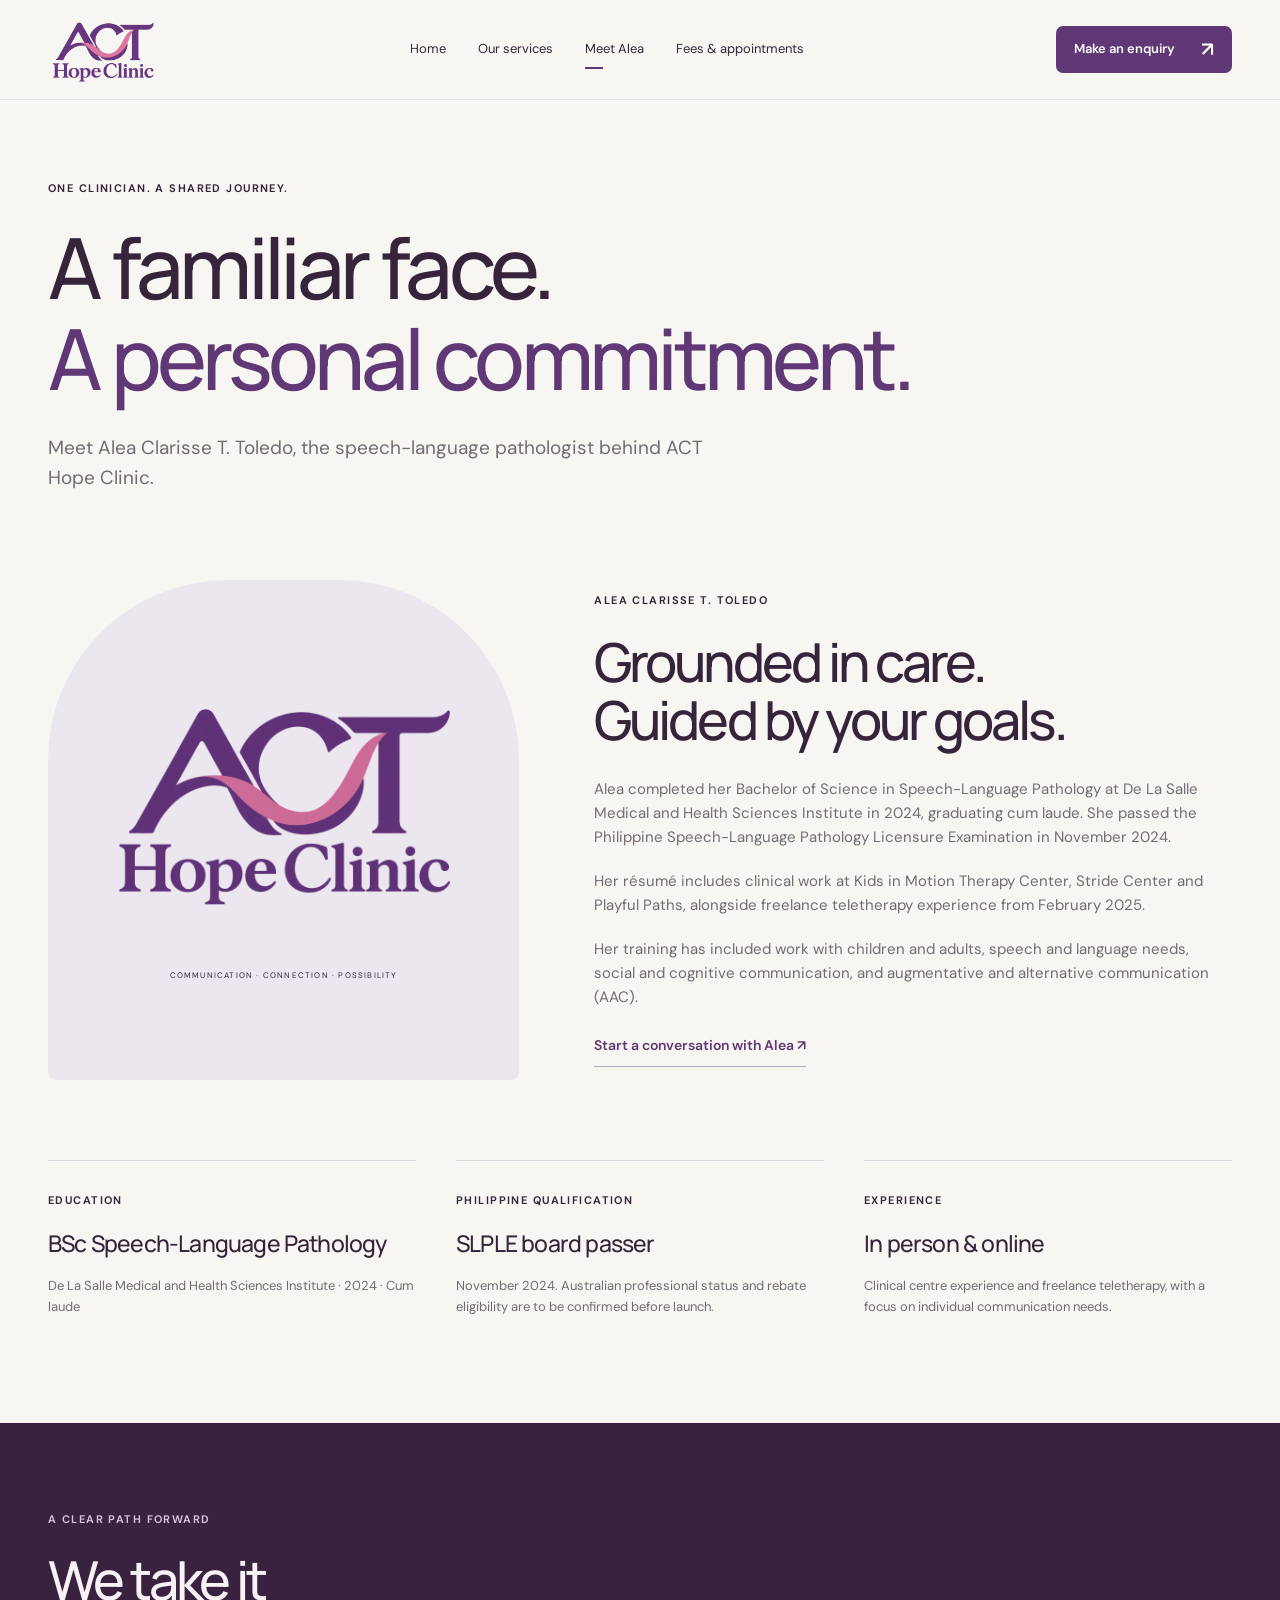
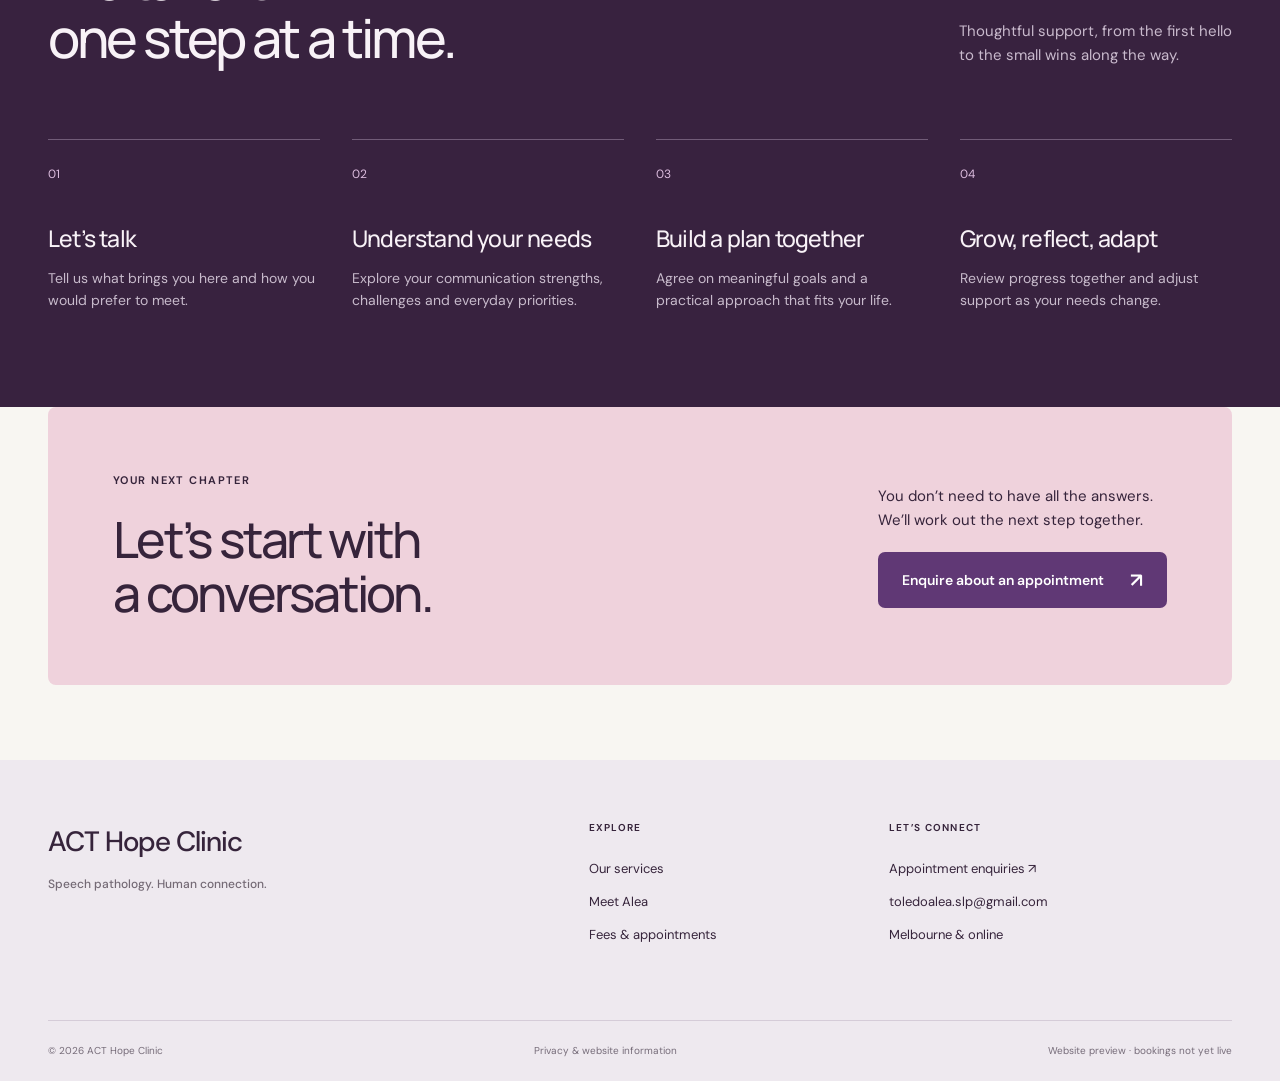
==== about.html @ f9abf917 "Add files via upload" ====
<!doctype html><html lang="en-AU"><head><meta charset="utf-8"><meta name="viewport" content="width=device-width,initial-scale=1"><meta name="description" content="ACT Hope Clinic — personalised speech pathology for children and adults. Explore online and Melbourne appointments, services and indicative session fees."><title>Meet Alea | ACT Hope Clinic</title><link rel="icon" href="assets/logo.png"><link rel="stylesheet" href="styles.css"><script src="app.js" defer></script></head><body><a class="skip" href="#main">Skip to content</a><header><a class="brand" href="index.html" aria-label="ACT Hope Clinic home"><img src="assets/logo.png" alt="ACT Hope Clinic"></a><button class="menu-toggle" aria-expanded="false" aria-controls="navigation">Menu <span>☰</span></button><nav id="navigation" aria-label="Main navigation"><a href="index.html" >Home</a><a href="services.html" >Our services</a><a href="about.html" aria-current="page">Meet Alea</a><a href="fees.html" >Fees & appointments</a></nav><a class="button small header-book" href="booking.html">Make an enquiry <span>↗</span></a></header><main id="main"><section class="page-hero wrap"><p class="eyebrow">ONE CLINICIAN. A SHARED JOURNEY.</p><h1>A familiar face.<br><em>A personal commitment.</em></h1><p class="lead">Meet Alea Clarisse T. Toledo, the speech-language pathologist behind ACT Hope Clinic.</p></section><section class="about-grid wrap"><div class="about-art"><img src="assets/logo.png" alt="ACT Hope Clinic"><span>COMMUNICATION · CONNECTION · POSSIBILITY</span></div><div><p class="eyebrow">ALEA CLARISSE T. TOLEDO</p><h2>Grounded in care.<br>Guided by your goals.</h2><p>Alea completed her Bachelor of Science in Speech-Language Pathology at De La Salle Medical and Health Sciences Institute in 2024, graduating cum laude. She passed the Philippine Speech-Language Pathology Licensure Examination in November 2024.</p><p>Her résumé includes clinical work at Kids in Motion Therapy Center, Stride Center and Playful Paths, alongside freelance teletherapy experience from February 2025.</p><p>Her training has included work with children and adults, speech and language needs, social and cognitive communication, and augmentative and alternative communication (AAC).</p><a class="text-link" href="booking.html">Start a conversation with Alea ↗</a></div></section><section class="credentials wrap"><div><span class="eyebrow">EDUCATION</span><h3>BSc Speech-Language Pathology</h3><p>De La Salle Medical and Health Sciences Institute · 2024 · Cum laude</p></div><div><span class="eyebrow">PHILIPPINE QUALIFICATION</span><h3>SLPLE board passer</h3><p>November 2024. Australian professional status and rebate eligibility are to be confirmed before launch.</p></div><div><span class="eyebrow">EXPERIENCE</span><h3>In person & online</h3><p>Clinical centre experience and freelance teletherapy, with a focus on individual communication needs.</p></div></section><section class="process"><div class="wrap"><div class="section-head"><div><p class="eyebrow">A CLEAR PATH FORWARD</p><h2>We take it<br>one step at a time.</h2></div><p>Thoughtful support, from the first hello<br>to the small wins along the way.</p></div><div class="steps"><article><span>01</span><h3>Let’s talk</h3><p>Tell us what brings you here and how you would prefer to meet.</p></article><article><span>02</span><h3>Understand your needs</h3><p>Explore your communication strengths, challenges and everyday priorities.</p></article><article><span>03</span><h3>Build a plan together</h3><p>Agree on meaningful goals and a practical approach that fits your life.</p></article><article><span>04</span><h3>Grow, reflect, adapt</h3><p>Review progress together and adjust support as your needs change.</p></article></div></div></section><section class="final-cta wrap"><div><p class="eyebrow">YOUR NEXT CHAPTER</p><h2>Let’s start with<br>a conversation.</h2></div><div><p>You don’t need to have all the answers.<br>We’ll work out the next step together.</p><a class="button" href="booking.html">Enquire about an appointment <span>↗</span></a></div></section></main><footer><div class="footer-top wrap"><div><a class="footer-brand" href="index.html">ACT Hope Clinic<span>Speech pathology. Human connection.</span></a></div><div><p class="eyebrow">EXPLORE</p><a href="services.html">Our services</a><a href="about.html">Meet Alea</a><a href="fees.html">Fees & appointments</a></div><div><p class="eyebrow">LET’S CONNECT</p><a href="booking.html">Appointment enquiries ↗</a><a href="mailto:toledoalea.slp@gmail.com">toledoalea.slp@gmail.com</a><p>Melbourne & online</p></div></div><div class="footer-bottom wrap"><span>© 2026 ACT Hope Clinic</span><a href="privacy.html">Privacy & website information</a><span>Website preview · bookings not yet live</span></div></footer></body></html>
---- styles.css ----
@import url('https://fonts.googleapis.com/css2?family=DM+Sans:wght@400;450;500;550;600;650;700&family=Manrope:wght@400;500;600;650;700&display=swap');
:root{--ink:#36243b;--purple:#603875;--deep:#38223f;--pink:#efd2dc;--paper:#f8f6f2;--muted:#746a75;--line:#dcd6dd;--lavender:#ece6ef}*{box-sizing:border-box}html{scroll-behavior:smooth;scroll-padding-top:110px}body{margin:0;color:var(--ink);background:var(--paper);font-family:'DM Sans',sans-serif;font-size:16px;line-height:1.6}a{color:inherit;text-decoration:none}button,input,select{font:inherit}button,a,input,select,summary{ -webkit-tap-highlight-color:transparent}a:focus-visible,button:focus-visible,input:focus-visible,select:focus-visible,summary:focus-visible{outline:3px solid #ad5f88;outline-offset:5px}img{max-width:100%}h1,h2,h3,p{margin:0}h1,h2,h3{font-family:'Manrope',sans-serif;font-weight:500;line-height:1.08;letter-spacing:-.055em}h1{font-size:clamp(48px,6.6vw,94px)}h2{font-size:clamp(35px,4.2vw,58px)}h3{font-size:26px;letter-spacing:-.035em}p{margin-bottom:20px}em{font-style:normal;color:var(--purple)}.wrap{width:min(1232px,calc(100% - 96px));margin-inline:auto}.eyebrow{font-size:11px;font-weight:650;letter-spacing:.13em;line-height:1.5;margin-bottom:24px}.muted{color:#918492}.button{display:inline-flex;align-items:center;justify-content:space-between;gap:26px;padding:16px 23px;background:var(--purple);color:white;border:1px solid transparent;border-radius:7px;font-size:14px;font-weight:600;cursor:pointer;transition:background .2s,transform .2s}.button:hover{background:#452653;transform:translateY(-2px)}.button span{font-size:20px;line-height:1}.button.blush{background:var(--pink);color:var(--deep)}.button.blush:hover{background:#f9e0ea}.button.outline{border-color:#b7a8bd;background:transparent;color:var(--purple)}.button.outline:hover{background:var(--lavender)}.button.small{padding:12px 17px;font-size:13px}.text-link{font-size:14px;font-weight:600;display:inline-flex;gap:28px;align-items:center;border:0;border-bottom:1px solid #bba9c0;padding:5px 0 10px;background:none;cursor:pointer;color:var(--purple)}.text-link:hover{color:#a84f7b}.skip{position:absolute;top:-90px;z-index:50;background:white;padding:10px}.skip:focus{top:0}header{height:100px;padding:12px 48px;display:flex;align-items:center;justify-content:space-between;gap:20px;background:var(--paper);position:sticky;top:0;z-index:20;border-bottom:1px solid #e7e1e7}.brand{width:110px;flex-shrink:0;line-height:0}.brand img{height:74px;object-fit:contain}nav{display:flex;gap:32px}nav a{font-size:13px;position:relative;padding:9px 0}nav a[aria-current=page]:after{content:'';position:absolute;bottom:0;left:0;width:18px;height:2px;background:var(--purple)}nav a:hover{color:#a84f7b}.menu-toggle{display:none}.hero{min-height:720px;height:calc(100svh - 116px);max-height:960px;margin:0 16px;position:relative;overflow:hidden;color:white;border-radius:8px}.hero-photo,.hero-shade{position:absolute;width:100%;height:100%;inset:0;object-fit:cover;object-position:center 45%}.hero-shade{background:linear-gradient(90deg,rgba(40,20,42,.88),rgba(40,20,42,.40) 60%,rgba(40,20,42,.08)),linear-gradient(0deg,rgba(31,18,34,.68),transparent 70%)}.hero-top,.hero-content,.hero-index{position:relative;z-index:1}.hero-top{display:flex;justify-content:space-between;padding:40px 40px 0}.hero-top .eyebrow{font-size:10px}.dot{display:inline-block;width:7px;height:7px;border-radius:50%;background:#f1b7ce;margin-right:9px}.hero-note{font-size:12px;line-height:1.5;text-align:right}.hero-content{position:absolute;left:40px;right:40px;bottom:105px}.hero h1{font-size:clamp(60px,7.9vw,112px);letter-spacing:-.065em;line-height:1.02;max-width:1100px;margin-bottom:35px}.hero h1 em{color:#f2c9da}.hero-bottom{display:flex;align-items:end;justify-content:space-between;gap:32px}.hero-bottom p{font-size:16px;line-height:1.6;margin:0;color:#eee7ee}.hero-index{position:absolute;left:40px;right:40px;bottom:27px;display:flex;gap:30px}.hero-index span{border-top:1px solid #ffffff50;padding-top:14px;flex:1;font-size:9px;letter-spacing:.12em}.intro{padding:112px 0 92px}.intro h2{max-width:950px;font-size:clamp(36px,4.7vw,66px)}.intro-bottom{display:grid;grid-template-columns:1fr 1fr;gap:70px;margin-top:45px}.intro-bottom p{max-width:550px;color:var(--muted)}.abstract{font-size:160px;line-height:.9;color:#c3a6cd;font-family:serif;margin-left:60px;align-self:center}.section-head{display:flex;justify-content:space-between;align-items:end;gap:40px;margin-bottom:42px}.section-head>p{font-size:15px;color:var(--muted);margin:0;max-width:370px}.services-home{padding:20px 0 100px}.service-grid{display:grid;grid-template-columns:1fr 1fr;gap:16px}.service-card{padding:35px;background:#ece6ef;min-height:342px;border-radius:7px;display:flex;flex-direction:column;transition:background .2s}.service-card:nth-child(2){background:#e8e9e1}.service-card:nth-child(3){background:#f1e4e7}.service-card:nth-child(4){background:#e7e9ec}.service-card:hover{background:#e0d5e5}.service-card .eyebrow{font-size:10px;margin-bottom:30px}.service-card h3{font-size:32px;line-height:1.15;margin-bottom:18px}.service-card p{color:#6d626e;font-size:14px;max-width:450px}.card-bottom{display:flex;justify-content:space-between;align-items:center;margin-top:auto;padding-top:20px;border-top:1px solid #cfc6d1;font-size:12px}.card-bottom b{font-size:24px;font-weight:400}.formats{padding:90px 0 100px;border-top:1px solid var(--line)}.format-grid{display:grid;grid-template-columns:repeat(3,1fr);gap:45px;margin-top:55px}.format-grid article{border-top:1px solid #c8bccd;padding-top:25px}.line-icon{font-size:37px;color:var(--purple);display:block;margin-bottom:30px;line-height:1}.format-grid h3{font-size:24px;margin-bottom:18px}.format-grid p{font-size:14px;color:var(--muted)}.format-grid .text-link{font-size:12px}.process{background:var(--deep);color:#f8f2f7;padding:88px 0 95px}.process .eyebrow{color:#dac0e0}.process .section-head>p{color:#c9bacd}.steps{display:grid;grid-template-columns:repeat(4,1fr);gap:32px;padding-top:30px}.steps article{border-top:1px solid #715c78;padding-top:20px}.steps span{font-size:12px;color:#ddbddf}.steps h3{font-size:23px;margin:40px 0 16px}.steps p{font-size:14px;color:#c8bbcc;margin:0}.faq{display:grid;grid-template-columns:1fr 1.2fr;gap:80px;padding:108px 0}.faq h2{margin-bottom:30px}.faq>div>p:not(.eyebrow){font-size:14px;color:var(--muted)}details{border-bottom:1px solid var(--line)}details:first-child{border-top:1px solid var(--line)}summary{list-style:none;display:flex;justify-content:space-between;gap:24px;align-items:center;cursor:pointer;padding:22px 0;font-size:15px;font-weight:500}summary::-webkit-details-marker{display:none}summary span{font-size:22px;font-weight:400;color:var(--purple)}details[open] summary span{transform:rotate(45deg)}details p{font-size:14px;color:var(--muted);padding-right:25px;line-height:1.7}.final-cta{display:grid;grid-template-columns:1fr 1fr;gap:70px;padding:65px;margin-bottom:75px;background:var(--pink);border-radius:8px;align-items:center}.final-cta>div:last-child{justify-self:end}.final-cta p:not(.eyebrow){font-size:15px}.final-cta h2{font-size:50px}footer{background:#eee9ef;padding-top:60px}.footer-top{display:grid;grid-template-columns:1.4fr .7fr 1fr;gap:60px;padding-bottom:55px}.footer-brand{font-size:28px;letter-spacing:-1px;font-weight:500}.footer-brand span{font-size:12px;display:block;letter-spacing:0;margin-top:10px;color:var(--muted)}.footer-top>div>a:not(.footer-brand){display:block;font-size:13px;margin-bottom:12px}.footer-top p:not(.eyebrow){font-size:13px}.footer-top .eyebrow{font-size:10px}.footer-bottom{border-top:1px solid #d5ccd8;display:flex;justify-content:space-between;padding-block:22px;gap:16px;font-size:10px;color:#766c79}.page-hero{padding:80px 0 66px}.page-hero h1{margin-bottom:30px;max-width:1120px}.lead{font-size:19px;max-width:670px;color:var(--muted);line-height:1.6}.page-hero .lead{margin-bottom:0}.service-jump{display:flex;gap:24px;flex-wrap:wrap;padding-bottom:30px}.service-jump a{font-size:13px;padding:10px 0;border-bottom:1px solid #bcaec2}.service-detail{display:grid;grid-template-columns:1fr 1fr;gap:75px;padding:65px 0;border-top:1px solid var(--line);scroll-margin-top:120px}.service-detail p:not(.eyebrow){color:var(--muted)}.service-detail h2{font-size:44px}.service-detail .lead{font-size:19px}.service-detail .button{margin-top:15px}.about-grid{display:grid;grid-template-columns:.85fr 1.15fr;gap:75px;padding:20px 0 80px;align-items:center}.about-art{background:var(--lavender);min-height:500px;display:flex;flex-direction:column;justify-content:center;align-items:center;padding:55px;border-radius:180px 180px 8px 8px}.about-art img{width:100%;mix-blend-mode:multiply}.about-art span{font-size:8px;letter-spacing:.15em;margin-top:50px;text-align:center}.about-grid h2{margin-bottom:28px}.about-grid p:not(.eyebrow){font-size:15px;color:var(--muted)}.credentials{display:grid;grid-template-columns:repeat(3,1fr);gap:40px;padding:0 0 85px}.credentials>div{border-top:1px solid var(--line);padding-top:25px}.credentials h3{font-size:23px;margin:20px 0}.credentials p{font-size:13px;color:var(--muted)}.notice{background:#eee6f0;border-left:3px solid #986daa;padding:18px 24px;font-size:13px;border-radius:0 5px 5px 0}.price-grid{display:grid;grid-template-columns:repeat(3,1fr);gap:20px;margin-top:35px}.price-card{border:1px solid var(--line);padding:30px;display:flex;flex-direction:column;border-radius:7px}.price-card:nth-child(2){background:var(--lavender);border-color:#c7afcf}.price-card h3{font-size:25px}.price{font-size:60px;letter-spacing:-3px;margin:26px 0 15px;line-height:1.2}.price sup{font-size:20px;vertical-align:top;position:relative;top:10px;letter-spacing:0}.price span{font-size:12px;letter-spacing:0;display:block;margin-top:7px;color:var(--muted)}.price-card>p:not(.price):not(.eyebrow){font-size:14px;color:var(--muted)}.price-card ul{padding-left:17px;font-size:12px;line-height:2;margin:0 0 28px;color:var(--muted)}.price-card .button{margin-top:auto;font-size:12px;padding:14px;gap:12px}.fee-notes{display:grid;grid-template-columns:repeat(3,1fr);gap:35px;padding:50px 0 80px}.fee-notes h3{font-size:21px;margin-bottom:15px}.fee-notes p{font-size:13px;color:var(--muted)}.booking-layout{display:grid;grid-template-columns:.8fr 1.2fr;gap:85px;padding:10px 0 100px}.booking-layout aside>p{font-size:15px;color:var(--muted);margin-top:25px}.booking-note{background:var(--lavender);padding:25px;border-radius:7px;margin-top:30px;font-size:14px}.booking-note p{margin:12px 0 0;color:var(--muted)}.fine{font-size:12px!important;color:var(--muted)}.booking-panel{background:white;border:1px solid var(--line);border-radius:8px;padding:35px}fieldset{margin:0 0 28px;padding:0;border:0;min-width:0}legend{font-size:16px;font-weight:600;margin-bottom:20px}.format-options{display:grid;grid-template-columns:repeat(3,1fr);gap:10px}.format-options label{position:relative;cursor:pointer}.format-options input{position:absolute;top:12px;right:12px;width:13px;height:13px;accent-color:var(--purple)}.format-options label>span{display:flex;flex-direction:column;gap:4px;padding:16px 12px;border:1px solid var(--line);border-radius:6px;font-size:23px}.format-options b{font-size:13px;font-weight:600}.format-options small{font-size:10px;color:var(--muted)}.format-options input:checked+span{border-color:var(--purple);background:var(--lavender)}.format-options input:focus-visible+span{outline:2px solid var(--purple)}form label:not(.consent){display:block;font-size:12px;font-weight:500}form label>input:not([type=radio]),form select{width:100%;padding:12px;margin:8px 0 20px;border:1px solid var(--line);border-radius:4px;background:#fff;color:var(--ink);min-width:0}form select{font-size:12px}.field-row{display:grid;grid-template-columns:1fr 1fr;gap:18px}label[hidden]{display:none!important}.consent{display:flex;align-items:start;gap:10px;font-size:12px;margin:22px 0}.consent input{margin-top:5px;accent-color:var(--purple)}.consent a{text-decoration:underline}form>.button{width:100%}#review h2{font-size:38px;margin-bottom:25px}#review dl{margin:25px 0}#review dt{font-size:11px;color:var(--muted);text-transform:uppercase;margin-top:15px}#review dd{margin:0;overflow-wrap:anywhere}#review p{font-size:14px}#edit-enquiry{display:block;margin-top:20px;margin-bottom:25px}.prose{max-width:800px;padding:10px 0 90px}.prose h2{font-size:30px;margin:30px 0 20px}.prose p{color:var(--muted)}[hidden]{display:none!important}
@media(min-width:1500px){header{padding-inline:max(48px,calc((100vw - 1350px)/2))}.hero-content,.hero-top,.hero-index{padding-inline:0;left:max(40px,calc((100vw - 1264px)/2));right:max(40px,calc((100vw - 1264px)/2))}.hero-top{left:0;right:0;padding-inline:max(40px,calc((100vw - 1264px)/2))}}
@media(max-width:1000px){header{padding-inline:25px}nav{gap:18px}.wrap{width:calc(100% - 56px)}.hero{min-height:660px}.hero h1{font-size:80px}.hero-bottom{align-items:start}.hero-bottom p{font-size:14px}.faq{gap:40px}.final-cta{padding:40px;gap:30px}.final-cta h2{font-size:40px}.price-card{padding:20px}.booking-layout{gap:35px;grid-template-columns:.75fr 1.25fr}.booking-panel{padding:22px}.about-grid{gap:35px}.about-art{min-height:420px;padding:35px}.steps{gap:20px}.steps h3{font-size:21px}.format-grid{gap:25px}}
@media(max-width:760px){header{height:82px;padding:9px 20px;gap:15px}.brand{width:87px}.brand img{height:60px}.header-book{margin-left:auto;font-size:11px!important;padding:10px 12px!important;gap:10px}.menu-toggle{display:flex;align-items:center;gap:8px;order:3;border:0;background:none;font-size:12px;color:var(--ink);padding:10px 0}.menu-toggle span{font-size:18px}nav{display:none;position:absolute;top:81px;left:0;right:0;background:var(--paper);padding:20px 28px 28px;border-bottom:1px solid var(--line)}nav.open{display:flex;flex-direction:column;gap:9px}nav a{font-size:16px}.wrap{width:calc(100% - 40px)}.hero{margin:0 8px;min-height:700px;height:calc(100svh - 90px);max-height:900px}.hero-photo{object-position:65% center}.hero-shade{background:linear-gradient(0deg,rgba(40,20,42,.94),rgba(40,20,42,.42) 65%,rgba(40,20,42,.3))}.hero-top{padding:25px 20px}.hero-top .eyebrow{font-size:8px;max-width:220px}.hero-note{font-size:10px}.hero-content{left:22px;right:22px;bottom:100px}.hero h1{font-size:clamp(48px,10vw,75px);letter-spacing:-.06em;margin-bottom:26px}.hero-bottom{display:block}.hero-bottom p{font-size:14px;max-width:400px;margin-bottom:25px}.hero-bottom .button{font-size:13px}.hero-index{left:22px;right:22px;gap:12px;bottom:25px}.hero-index span{font-size:7px;letter-spacing:.04em}.intro{padding:65px 0}.intro h2{font-size:36px}.intro-bottom{display:block;margin-top:28px}.abstract{display:none}.intro-bottom p{font-size:15px}.section-head{display:block;margin-bottom:28px}.section-head h2{margin-bottom:24px}.section-head>p{font-size:14px}.services-home{padding:0 0 60px}.service-grid{grid-template-columns:1fr;gap:12px}.service-card{min-height:300px;padding:28px}.service-card h3{font-size:30px}.formats{padding:60px 0}.format-grid{grid-template-columns:1fr;gap:32px;margin-top:35px}.line-icon{margin-bottom:20px}.format-grid h3{font-size:25px}.format-grid p{max-width:520px}.process{padding:60px 0}.steps{grid-template-columns:1fr 1fr;gap:28px 20px;padding-top:15px}.steps h3{margin-top:28px;font-size:23px}.steps p{font-size:13px}.faq{display:block;padding:65px 0}.faq>div:first-child{margin-bottom:35px}.faq h2{margin-bottom:20px}summary{font-size:14px}.final-cta{display:block;padding:30px;margin-bottom:50px}.final-cta h2{font-size:38px;margin-bottom:28px}.final-cta .button{font-size:12px;padding:14px;gap:15px}.footer-top{grid-template-columns:1fr 1fr;gap:30px}.footer-top>div:first-child{grid-column:1/-1}.footer-top>div:last-child a{overflow-wrap:anywhere}.footer-bottom{flex-wrap:wrap;gap:12px;font-size:9px}.footer-bottom>span:last-child{width:100%}.page-hero{padding:55px 0 42px}.page-hero h1{font-size:clamp(40px,8vw,60px)}.lead{font-size:17px}.service-jump{gap:12px 20px}.service-jump a{font-size:12px}.service-detail{grid-template-columns:1fr;gap:28px;padding:45px 0}.service-detail h2{font-size:36px}.service-detail .lead{font-size:17px}.about-grid{grid-template-columns:1fr;padding-bottom:45px}.about-art{min-height:300px;max-width:420px;width:100%;margin-inline:auto;padding:45px}.about-art img{max-width:260px}.about-art span{margin-top:25px}.credentials{grid-template-columns:1fr;gap:20px;padding-bottom:50px}.credentials h3{margin:15px 0}.price-grid{grid-template-columns:1fr}.price-card{padding:28px}.price-card .button{font-size:14px}.fee-notes{grid-template-columns:1fr;gap:15px;padding:35px 0 45px}.booking-layout{grid-template-columns:1fr;gap:35px;padding-bottom:60px}.booking-panel{padding:22px}.field-row{grid-template-columns:1fr;gap:0}.format-options{gap:7px}.format-options label>span{padding:18px 8px}.format-options small{font-size:9px}.booking-layout h2{font-size:37px}.prose h2{font-size:28px}.desktop{display:none}}
@media(prefers-reduced-motion:reduce){html{scroll-behavior:auto}*{transition:none!important}}
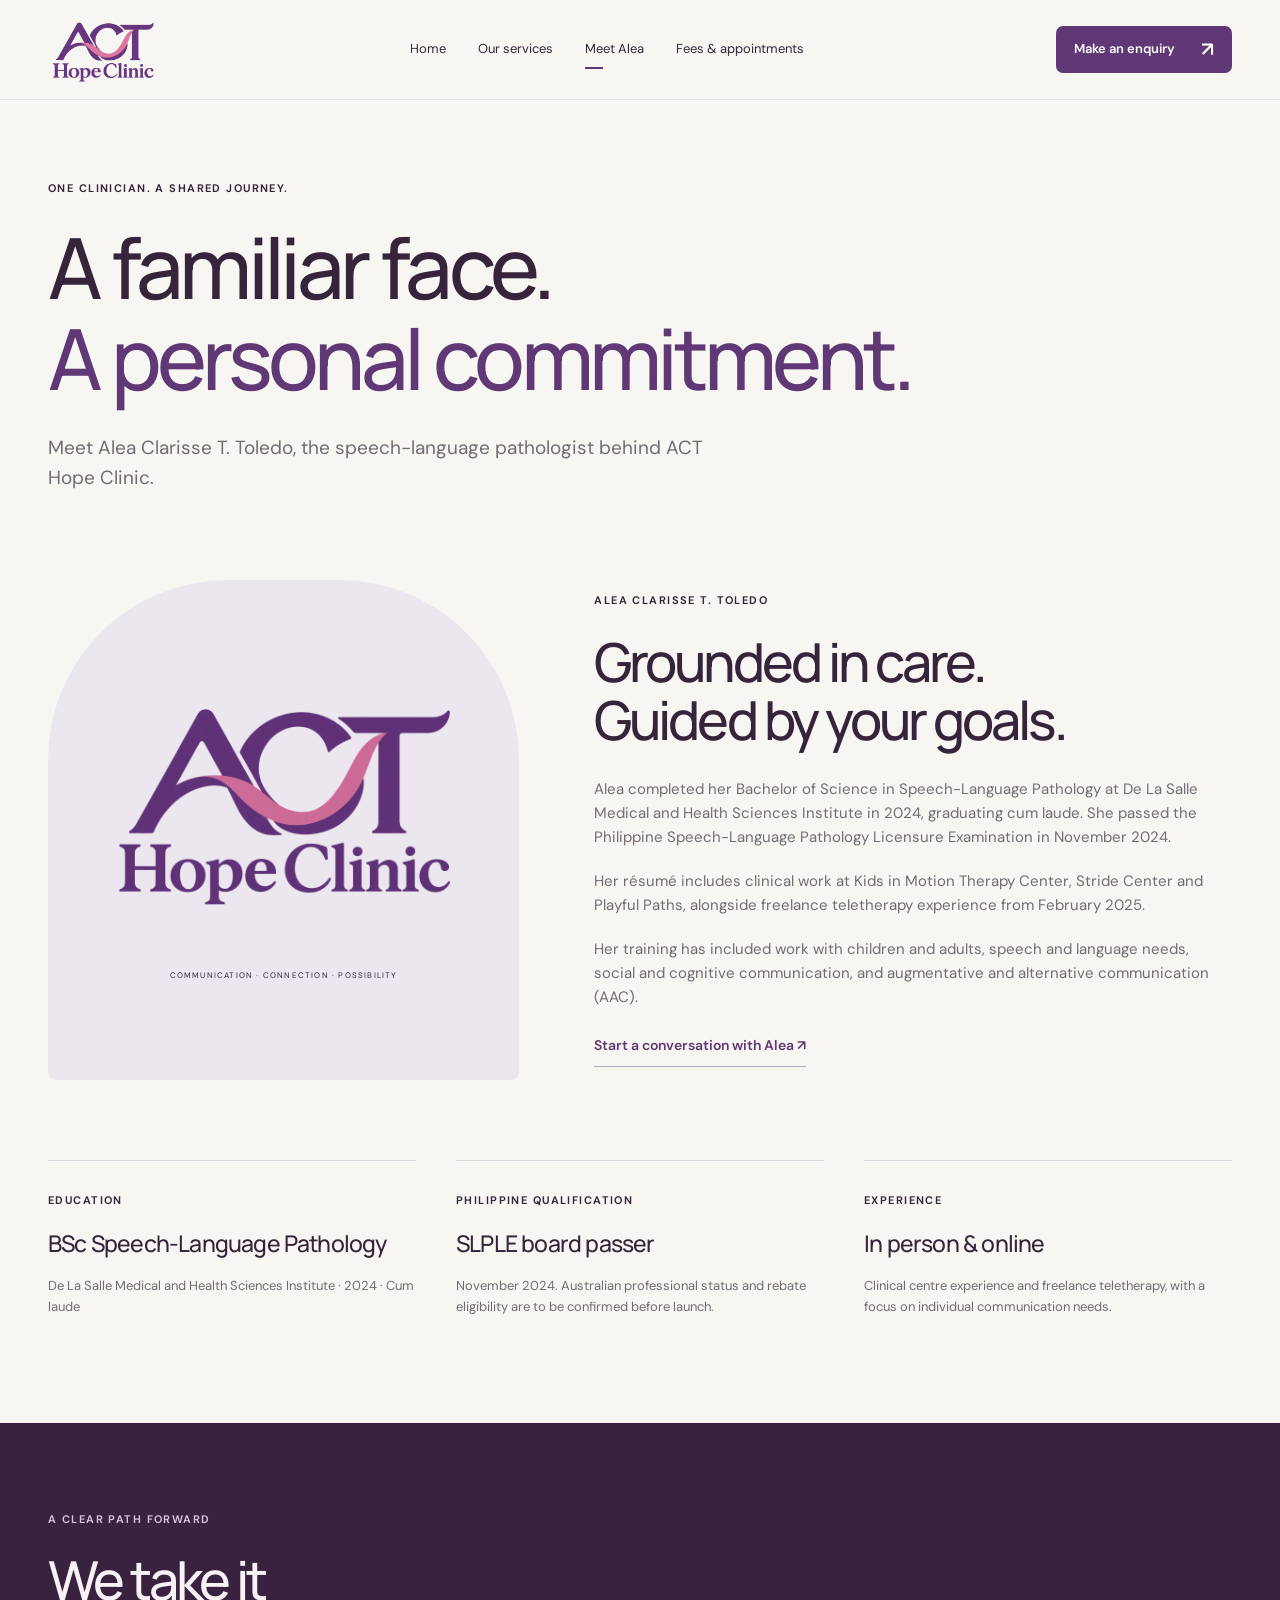
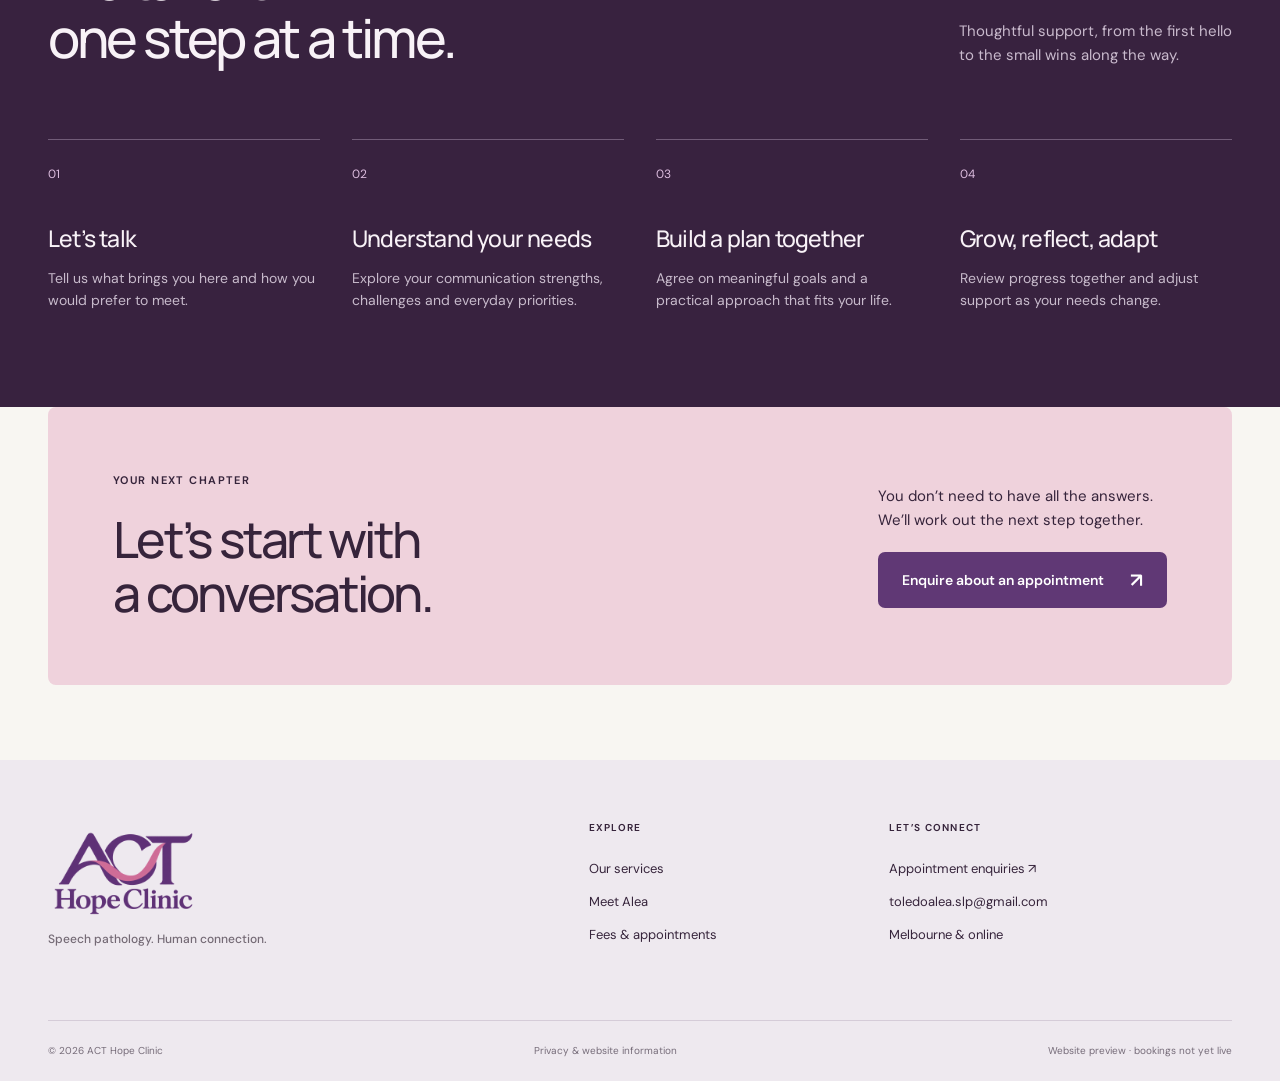
==== commit 7b9afa1c: "Add shared footer logo and responsive homepage testimonial placeholders" ====
--- a/about.html
+++ b/about.html
@@ -1 +1 @@
-<!doctype html><html lang="en-AU"><head><meta charset="utf-8"><meta name="viewport" content="width=device-width,initial-scale=1"><meta name="description" content="ACT Hope Clinic — personalised speech pathology for children and adults. Explore online and Melbourne appointments, services and indicative session fees."><title>Meet Alea | ACT Hope Clinic</title><link rel="icon" href="assets/logo.png"><link rel="stylesheet" href="styles.css"><script src="app.js" defer></script></head><body><a class="skip" href="#main">Skip to content</a><header><a class="brand" href="index.html" aria-label="ACT Hope Clinic home"><img src="assets/logo.png" alt="ACT Hope Clinic"></a><button class="menu-toggle" aria-expanded="false" aria-controls="navigation">Menu <span>☰</span></button><nav id="navigation" aria-label="Main navigation"><a href="index.html" >Home</a><a href="services.html" >Our services</a><a href="about.html" aria-current="page">Meet Alea</a><a href="fees.html" >Fees & appointments</a></nav><a class="button small header-book" href="booking.html">Make an enquiry <span>↗</span></a></header><main id="main"><section class="page-hero wrap"><p class="eyebrow">ONE CLINICIAN. A SHARED JOURNEY.</p><h1>A familiar face.<br><em>A personal commitment.</em></h1><p class="lead">Meet Alea Clarisse T. Toledo, the speech-language pathologist behind ACT Hope Clinic.</p></section><section class="about-grid wrap"><div class="about-art"><img src="assets/logo.png" alt="ACT Hope Clinic"><span>COMMUNICATION · CONNECTION · POSSIBILITY</span></div><div><p class="eyebrow">ALEA CLARISSE T. TOLEDO</p><h2>Grounded in care.<br>Guided by your goals.</h2><p>Alea completed her Bachelor of Science in Speech-Language Pathology at De La Salle Medical and Health Sciences Institute in 2024, graduating cum laude. She passed the Philippine Speech-Language Pathology Licensure Examination in November 2024.</p><p>Her résumé includes clinical work at Kids in Motion Therapy Center, Stride Center and Playful Paths, alongside freelance teletherapy experience from February 2025.</p><p>Her training has included work with children and adults, speech and language needs, social and cognitive communication, and augmentative and alternative communication (AAC).</p><a class="text-link" href="booking.html">Start a conversation with Alea ↗</a></div></section><section class="credentials wrap"><div><span class="eyebrow">EDUCATION</span><h3>BSc Speech-Language Pathology</h3><p>De La Salle Medical and Health Sciences Institute · 2024 · Cum laude</p></div><div><span class="eyebrow">PHILIPPINE QUALIFICATION</span><h3>SLPLE board passer</h3><p>November 2024. Australian professional status and rebate eligibility are to be confirmed before launch.</p></div><div><span class="eyebrow">EXPERIENCE</span><h3>In person & online</h3><p>Clinical centre experience and freelance teletherapy, with a focus on individual communication needs.</p></div></section><section class="process"><div class="wrap"><div class="section-head"><div><p class="eyebrow">A CLEAR PATH FORWARD</p><h2>We take it<br>one step at a time.</h2></div><p>Thoughtful support, from the first hello<br>to the small wins along the way.</p></div><div class="steps"><article><span>01</span><h3>Let’s talk</h3><p>Tell us what brings you here and how you would prefer to meet.</p></article><article><span>02</span><h3>Understand your needs</h3><p>Explore your communication strengths, challenges and everyday priorities.</p></article><article><span>03</span><h3>Build a plan together</h3><p>Agree on meaningful goals and a practical approach that fits your life.</p></article><article><span>04</span><h3>Grow, reflect, adapt</h3><p>Review progress together and adjust support as your needs change.</p></article></div></div></section><section class="final-cta wrap"><div><p class="eyebrow">YOUR NEXT CHAPTER</p><h2>Let’s start with<br>a conversation.</h2></div><div><p>You don’t need to have all the answers.<br>We’ll work out the next step together.</p><a class="button" href="booking.html">Enquire about an appointment <span>↗</span></a></div></section></main><footer><div class="footer-top wrap"><div><a class="footer-brand" href="index.html">ACT Hope Clinic<span>Speech pathology. Human connection.</span></a></div><div><p class="eyebrow">EXPLORE</p><a href="services.html">Our services</a><a href="about.html">Meet Alea</a><a href="fees.html">Fees & appointments</a></div><div><p class="eyebrow">LET’S CONNECT</p><a href="booking.html">Appointment enquiries ↗</a><a href="mailto:toledoalea.slp@gmail.com">toledoalea.slp@gmail.com</a><p>Melbourne & online</p></div></div><div class="footer-bottom wrap"><span>© 2026 ACT Hope Clinic</span><a href="privacy.html">Privacy & website information</a><span>Website preview · bookings not yet live</span></div></footer></body></html>+<!doctype html><html lang="en-AU"><head><meta charset="utf-8"><meta name="viewport" content="width=device-width,initial-scale=1"><meta name="description" content="ACT Hope Clinic — personalised speech pathology for children and adults. Explore online and Melbourne appointments, services and indicative session fees."><title>Meet Alea | ACT Hope Clinic</title><link rel="icon" href="assets/logo.png"><link rel="stylesheet" href="styles.css"><script src="app.js" defer></script></head><body><a class="skip" href="#main">Skip to content</a><header><a class="brand" href="index.html" aria-label="ACT Hope Clinic home"><img src="assets/logo.png" alt="ACT Hope Clinic"></a><button class="menu-toggle" aria-expanded="false" aria-controls="navigation">Menu <span>☰</span></button><nav id="navigation" aria-label="Main navigation"><a href="index.html" >Home</a><a href="services.html" >Our services</a><a href="about.html" aria-current="page">Meet Alea</a><a href="fees.html" >Fees & appointments</a></nav><a class="button small header-book" href="booking.html">Make an enquiry <span>↗</span></a></header><main id="main"><section class="page-hero wrap"><p class="eyebrow">ONE CLINICIAN. A SHARED JOURNEY.</p><h1>A familiar face.<br><em>A personal commitment.</em></h1><p class="lead">Meet Alea Clarisse T. Toledo, the speech-language pathologist behind ACT Hope Clinic.</p></section><section class="about-grid wrap"><div class="about-art"><img src="assets/logo.png" alt="ACT Hope Clinic"><span>COMMUNICATION · CONNECTION · POSSIBILITY</span></div><div><p class="eyebrow">ALEA CLARISSE T. TOLEDO</p><h2>Grounded in care.<br>Guided by your goals.</h2><p>Alea completed her Bachelor of Science in Speech-Language Pathology at De La Salle Medical and Health Sciences Institute in 2024, graduating cum laude. She passed the Philippine Speech-Language Pathology Licensure Examination in November 2024.</p><p>Her résumé includes clinical work at Kids in Motion Therapy Center, Stride Center and Playful Paths, alongside freelance teletherapy experience from February 2025.</p><p>Her training has included work with children and adults, speech and language needs, social and cognitive communication, and augmentative and alternative communication (AAC).</p><a class="text-link" href="booking.html">Start a conversation with Alea ↗</a></div></section><section class="credentials wrap"><div><span class="eyebrow">EDUCATION</span><h3>BSc Speech-Language Pathology</h3><p>De La Salle Medical and Health Sciences Institute · 2024 · Cum laude</p></div><div><span class="eyebrow">PHILIPPINE QUALIFICATION</span><h3>SLPLE board passer</h3><p>November 2024. Australian professional status and rebate eligibility are to be confirmed before launch.</p></div><div><span class="eyebrow">EXPERIENCE</span><h3>In person & online</h3><p>Clinical centre experience and freelance teletherapy, with a focus on individual communication needs.</p></div></section><section class="process"><div class="wrap"><div class="section-head"><div><p class="eyebrow">A CLEAR PATH FORWARD</p><h2>We take it<br>one step at a time.</h2></div><p>Thoughtful support, from the first hello<br>to the small wins along the way.</p></div><div class="steps"><article><span>01</span><h3>Let’s talk</h3><p>Tell us what brings you here and how you would prefer to meet.</p></article><article><span>02</span><h3>Understand your needs</h3><p>Explore your communication strengths, challenges and everyday priorities.</p></article><article><span>03</span><h3>Build a plan together</h3><p>Agree on meaningful goals and a practical approach that fits your life.</p></article><article><span>04</span><h3>Grow, reflect, adapt</h3><p>Review progress together and adjust support as your needs change.</p></article></div></div></section><section class="final-cta wrap"><div><p class="eyebrow">YOUR NEXT CHAPTER</p><h2>Let’s start with<br>a conversation.</h2></div><div><p>You don’t need to have all the answers.<br>We’ll work out the next step together.</p><a class="button" href="booking.html">Enquire about an appointment <span>↗</span></a></div></section></main><footer><div class="footer-top wrap"><div><a class="footer-brand" href="index.html"><img src="assets/logo.png" alt="ACT Hope Clinic" loading="lazy"><span>Speech pathology. Human connection.</span></a></div><div><p class="eyebrow">EXPLORE</p><a href="services.html">Our services</a><a href="about.html">Meet Alea</a><a href="fees.html">Fees & appointments</a></div><div><p class="eyebrow">LET’S CONNECT</p><a href="booking.html">Appointment enquiries ↗</a><a href="mailto:toledoalea.slp@gmail.com">toledoalea.slp@gmail.com</a><p>Melbourne & online</p></div></div><div class="footer-bottom wrap"><span>© 2026 ACT Hope Clinic</span><a href="privacy.html">Privacy & website information</a><span>Website preview · bookings not yet live</span></div></footer></body></html>
--- a/styles.css
+++ b/styles.css
@@ -4,3 +4,19 @@
 @media(max-width:1000px){header{padding-inline:25px}nav{gap:18px}.wrap{width:calc(100% - 56px)}.hero{min-height:660px}.hero h1{font-size:80px}.hero-bottom{align-items:start}.hero-bottom p{font-size:14px}.faq{gap:40px}.final-cta{padding:40px;gap:30px}.final-cta h2{font-size:40px}.price-card{padding:20px}.booking-layout{gap:35px;grid-template-columns:.75fr 1.25fr}.booking-panel{padding:22px}.about-grid{gap:35px}.about-art{min-height:420px;padding:35px}.steps{gap:20px}.steps h3{font-size:21px}.format-grid{gap:25px}}
 @media(max-width:760px){header{height:82px;padding:9px 20px;gap:15px}.brand{width:87px}.brand img{height:60px}.header-book{margin-left:auto;font-size:11px!important;padding:10px 12px!important;gap:10px}.menu-toggle{display:flex;align-items:center;gap:8px;order:3;border:0;background:none;font-size:12px;color:var(--ink);padding:10px 0}.menu-toggle span{font-size:18px}nav{display:none;position:absolute;top:81px;left:0;right:0;background:var(--paper);padding:20px 28px 28px;border-bottom:1px solid var(--line)}nav.open{display:flex;flex-direction:column;gap:9px}nav a{font-size:16px}.wrap{width:calc(100% - 40px)}.hero{margin:0 8px;min-height:700px;height:calc(100svh - 90px);max-height:900px}.hero-photo{object-position:65% center}.hero-shade{background:linear-gradient(0deg,rgba(40,20,42,.94),rgba(40,20,42,.42) 65%,rgba(40,20,42,.3))}.hero-top{padding:25px 20px}.hero-top .eyebrow{font-size:8px;max-width:220px}.hero-note{font-size:10px}.hero-content{left:22px;right:22px;bottom:100px}.hero h1{font-size:clamp(48px,10vw,75px);letter-spacing:-.06em;margin-bottom:26px}.hero-bottom{display:block}.hero-bottom p{font-size:14px;max-width:400px;margin-bottom:25px}.hero-bottom .button{font-size:13px}.hero-index{left:22px;right:22px;gap:12px;bottom:25px}.hero-index span{font-size:7px;letter-spacing:.04em}.intro{padding:65px 0}.intro h2{font-size:36px}.intro-bottom{display:block;margin-top:28px}.abstract{display:none}.intro-bottom p{font-size:15px}.section-head{display:block;margin-bottom:28px}.section-head h2{margin-bottom:24px}.section-head>p{font-size:14px}.services-home{padding:0 0 60px}.service-grid{grid-template-columns:1fr;gap:12px}.service-card{min-height:300px;padding:28px}.service-card h3{font-size:30px}.formats{padding:60px 0}.format-grid{grid-template-columns:1fr;gap:32px;margin-top:35px}.line-icon{margin-bottom:20px}.format-grid h3{font-size:25px}.format-grid p{max-width:520px}.process{padding:60px 0}.steps{grid-template-columns:1fr 1fr;gap:28px 20px;padding-top:15px}.steps h3{margin-top:28px;font-size:23px}.steps p{font-size:13px}.faq{display:block;padding:65px 0}.faq>div:first-child{margin-bottom:35px}.faq h2{margin-bottom:20px}summary{font-size:14px}.final-cta{display:block;padding:30px;margin-bottom:50px}.final-cta h2{font-size:38px;margin-bottom:28px}.final-cta .button{font-size:12px;padding:14px;gap:15px}.footer-top{grid-template-columns:1fr 1fr;gap:30px}.footer-top>div:first-child{grid-column:1/-1}.footer-top>div:last-child a{overflow-wrap:anywhere}.footer-bottom{flex-wrap:wrap;gap:12px;font-size:9px}.footer-bottom>span:last-child{width:100%}.page-hero{padding:55px 0 42px}.page-hero h1{font-size:clamp(40px,8vw,60px)}.lead{font-size:17px}.service-jump{gap:12px 20px}.service-jump a{font-size:12px}.service-detail{grid-template-columns:1fr;gap:28px;padding:45px 0}.service-detail h2{font-size:36px}.service-detail .lead{font-size:17px}.about-grid{grid-template-columns:1fr;padding-bottom:45px}.about-art{min-height:300px;max-width:420px;width:100%;margin-inline:auto;padding:45px}.about-art img{max-width:260px}.about-art span{margin-top:25px}.credentials{grid-template-columns:1fr;gap:20px;padding-bottom:50px}.credentials h3{margin:15px 0}.price-grid{grid-template-columns:1fr}.price-card{padding:28px}.price-card .button{font-size:14px}.fee-notes{grid-template-columns:1fr;gap:15px;padding:35px 0 45px}.booking-layout{grid-template-columns:1fr;gap:35px;padding-bottom:60px}.booking-panel{padding:22px}.field-row{grid-template-columns:1fr;gap:0}.format-options{gap:7px}.format-options label>span{padding:18px 8px}.format-options small{font-size:9px}.booking-layout h2{font-size:37px}.prose h2{font-size:28px}.desktop{display:none}}
 @media(prefers-reduced-motion:reduce){html{scroll-behavior:auto}*{transition:none!important}}
+
+/* Shared footer logo and homepage testimonials. */
+.footer-brand{display:inline-block;max-width:100%}
+.footer-brand img{display:block;width:150px;height:auto;mix-blend-mode:multiply}
+.testimonials{padding:100px 0 0}
+.testimonial-grid{display:grid;grid-template-columns:repeat(3,minmax(0,1fr));gap:20px}
+.testimonial-card{display:flex;flex-direction:column;align-items:flex-start;padding:32px;border:1px solid var(--line);border-radius:8px;background:var(--lavender)}
+.testimonial-card:nth-child(2){background:#f1e4e7}
+.testimonial-card:nth-child(3){background:#e8e9e1}
+.testimonial-mark{font-family:Georgia,serif;font-size:76px;line-height:.9;color:var(--purple);margin-bottom:18px}
+.testimonial-card .eyebrow{font-size:9px;margin-bottom:18px}
+.testimonial-card h3{font-size:26px;margin-bottom:20px;line-height:1.2}
+.testimonial-card>p:not(.eyebrow){font-size:14px;color:var(--muted)}
+.testimonial-status{display:block;width:100%;border-top:1px solid #cfc6d1;padding-top:18px;margin-top:auto;font-size:11px;color:var(--muted)}
+@media(max-width:1000px){.testimonial-card{padding:24px}}
+@media(max-width:760px){.testimonials{padding-top:60px}.testimonial-grid{grid-template-columns:1fr;gap:14px}.testimonial-card{padding:28px}.footer-brand img{width:130px}}
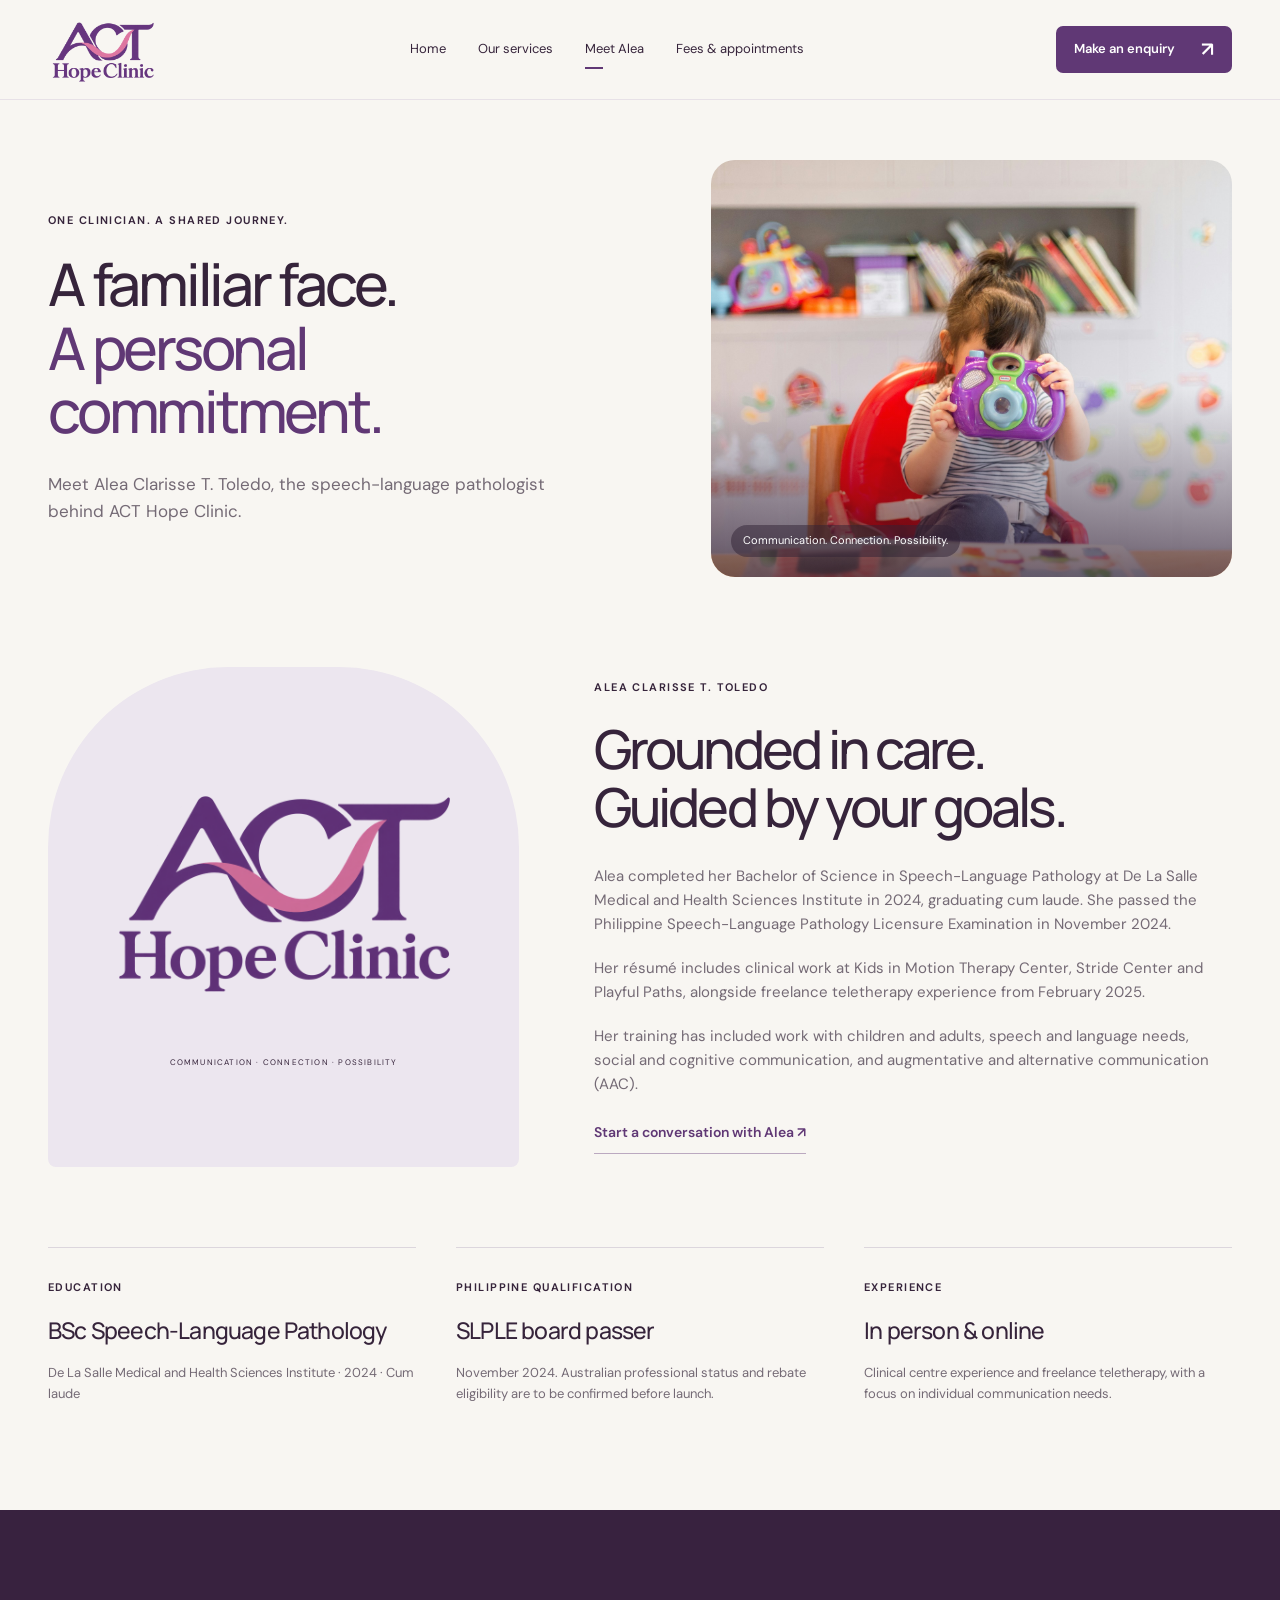
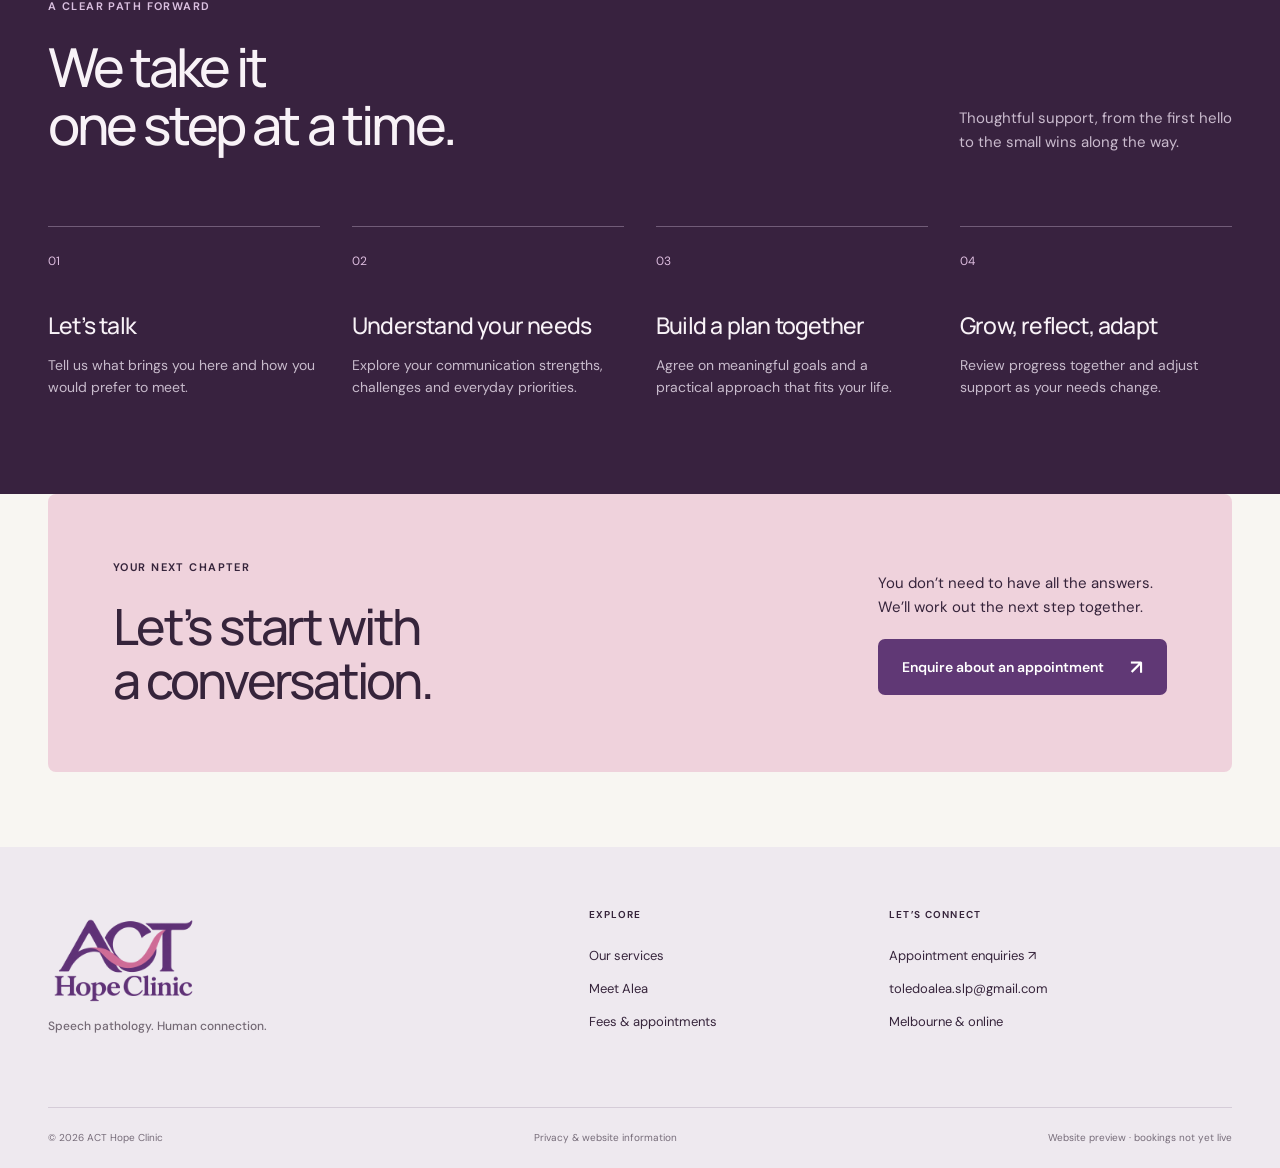
==== commit 0c53fc34: "Add responsive inner-page image heroes and centred logo page loader" ====
--- a/about.html
+++ b/about.html
@@ -1 +1 @@
-<!doctype html><html lang="en-AU"><head><meta charset="utf-8"><meta name="viewport" content="width=device-width,initial-scale=1"><meta name="description" content="ACT Hope Clinic — personalised speech pathology for children and adults. Explore online and Melbourne appointments, services and indicative session fees."><title>Meet Alea | ACT Hope Clinic</title><link rel="icon" href="assets/logo.png"><link rel="stylesheet" href="styles.css"><script src="app.js" defer></script></head><body><a class="skip" href="#main">Skip to content</a><header><a class="brand" href="index.html" aria-label="ACT Hope Clinic home"><img src="assets/logo.png" alt="ACT Hope Clinic"></a><button class="menu-toggle" aria-expanded="false" aria-controls="navigation">Menu <span>☰</span></button><nav id="navigation" aria-label="Main navigation"><a href="index.html" >Home</a><a href="services.html" >Our services</a><a href="about.html" aria-current="page">Meet Alea</a><a href="fees.html" >Fees & appointments</a></nav><a class="button small header-book" href="booking.html">Make an enquiry <span>↗</span></a></header><main id="main"><section class="page-hero wrap"><p class="eyebrow">ONE CLINICIAN. A SHARED JOURNEY.</p><h1>A familiar face.<br><em>A personal commitment.</em></h1><p class="lead">Meet Alea Clarisse T. Toledo, the speech-language pathologist behind ACT Hope Clinic.</p></section><section class="about-grid wrap"><div class="about-art"><img src="assets/logo.png" alt="ACT Hope Clinic"><span>COMMUNICATION · CONNECTION · POSSIBILITY</span></div><div><p class="eyebrow">ALEA CLARISSE T. TOLEDO</p><h2>Grounded in care.<br>Guided by your goals.</h2><p>Alea completed her Bachelor of Science in Speech-Language Pathology at De La Salle Medical and Health Sciences Institute in 2024, graduating cum laude. She passed the Philippine Speech-Language Pathology Licensure Examination in November 2024.</p><p>Her résumé includes clinical work at Kids in Motion Therapy Center, Stride Center and Playful Paths, alongside freelance teletherapy experience from February 2025.</p><p>Her training has included work with children and adults, speech and language needs, social and cognitive communication, and augmentative and alternative communication (AAC).</p><a class="text-link" href="booking.html">Start a conversation with Alea ↗</a></div></section><section class="credentials wrap"><div><span class="eyebrow">EDUCATION</span><h3>BSc Speech-Language Pathology</h3><p>De La Salle Medical and Health Sciences Institute · 2024 · Cum laude</p></div><div><span class="eyebrow">PHILIPPINE QUALIFICATION</span><h3>SLPLE board passer</h3><p>November 2024. Australian professional status and rebate eligibility are to be confirmed before launch.</p></div><div><span class="eyebrow">EXPERIENCE</span><h3>In person & online</h3><p>Clinical centre experience and freelance teletherapy, with a focus on individual communication needs.</p></div></section><section class="process"><div class="wrap"><div class="section-head"><div><p class="eyebrow">A CLEAR PATH FORWARD</p><h2>We take it<br>one step at a time.</h2></div><p>Thoughtful support, from the first hello<br>to the small wins along the way.</p></div><div class="steps"><article><span>01</span><h3>Let’s talk</h3><p>Tell us what brings you here and how you would prefer to meet.</p></article><article><span>02</span><h3>Understand your needs</h3><p>Explore your communication strengths, challenges and everyday priorities.</p></article><article><span>03</span><h3>Build a plan together</h3><p>Agree on meaningful goals and a practical approach that fits your life.</p></article><article><span>04</span><h3>Grow, reflect, adapt</h3><p>Review progress together and adjust support as your needs change.</p></article></div></div></section><section class="final-cta wrap"><div><p class="eyebrow">YOUR NEXT CHAPTER</p><h2>Let’s start with<br>a conversation.</h2></div><div><p>You don’t need to have all the answers.<br>We’ll work out the next step together.</p><a class="button" href="booking.html">Enquire about an appointment <span>↗</span></a></div></section></main><footer><div class="footer-top wrap"><div><a class="footer-brand" href="index.html"><img src="assets/logo.png" alt="ACT Hope Clinic" loading="lazy"><span>Speech pathology. Human connection.</span></a></div><div><p class="eyebrow">EXPLORE</p><a href="services.html">Our services</a><a href="about.html">Meet Alea</a><a href="fees.html">Fees & appointments</a></div><div><p class="eyebrow">LET’S CONNECT</p><a href="booking.html">Appointment enquiries ↗</a><a href="mailto:toledoalea.slp@gmail.com">toledoalea.slp@gmail.com</a><p>Melbourne & online</p></div></div><div class="footer-bottom wrap"><span>© 2026 ACT Hope Clinic</span><a href="privacy.html">Privacy & website information</a><span>Website preview · bookings not yet live</span></div></footer></body></html>+<!doctype html><html lang="en-AU"><head><meta charset="utf-8"><meta name="viewport" content="width=device-width,initial-scale=1"><meta name="description" content="ACT Hope Clinic — personalised speech pathology for children and adults. Explore online and Melbourne appointments, services and indicative session fees."><title>Meet Alea | ACT Hope Clinic</title><link rel="icon" href="assets/logo.png"><link rel="stylesheet" href="styles.css"><script src="app.js" defer></script></head><body><div class="site-loader" aria-hidden="true"><div class="site-loader-inner"><img src="assets/logo.png" alt="" width="220" fetchpriority="high"><span class="loader-track"></span></div></div><script>document.documentElement.classList.add('is-loading');window.actHopeLoaderTimeout=setTimeout(function(){document.documentElement.classList.remove('is-loading')},3000);</script><a class="skip" href="#main">Skip to content</a><header><a class="brand" href="index.html" aria-label="ACT Hope Clinic home"><img src="assets/logo.png" alt="ACT Hope Clinic"></a><button class="menu-toggle" aria-expanded="false" aria-controls="navigation">Menu <span>☰</span></button><nav id="navigation" aria-label="Main navigation"><a href="index.html" >Home</a><a href="services.html" >Our services</a><a href="about.html" aria-current="page">Meet Alea</a><a href="fees.html" >Fees & appointments</a></nav><a class="button small header-book" href="booking.html">Make an enquiry <span>↗</span></a></header><main id="main"><section class="page-hero page-hero-split wrap"><div class="page-hero-copy"><p class="eyebrow">ONE CLINICIAN. A SHARED JOURNEY.</p><h1>A familiar face.<br><em>A personal commitment.</em></h1><p class="lead">Meet Alea Clarisse T. Toledo, the speech-language pathologist behind ACT Hope Clinic.</p></div><figure class="page-hero-image"><img src="assets/family.jpg" alt="" fetchpriority="high"><figcaption>Communication. Connection. Possibility.</figcaption></figure></section><section class="about-grid wrap"><div class="about-art"><img src="assets/logo.png" alt="ACT Hope Clinic"><span>COMMUNICATION · CONNECTION · POSSIBILITY</span></div><div><p class="eyebrow">ALEA CLARISSE T. TOLEDO</p><h2>Grounded in care.<br>Guided by your goals.</h2><p>Alea completed her Bachelor of Science in Speech-Language Pathology at De La Salle Medical and Health Sciences Institute in 2024, graduating cum laude. She passed the Philippine Speech-Language Pathology Licensure Examination in November 2024.</p><p>Her résumé includes clinical work at Kids in Motion Therapy Center, Stride Center and Playful Paths, alongside freelance teletherapy experience from February 2025.</p><p>Her training has included work with children and adults, speech and language needs, social and cognitive communication, and augmentative and alternative communication (AAC).</p><a class="text-link" href="booking.html">Start a conversation with Alea ↗</a></div></section><section class="credentials wrap"><div><span class="eyebrow">EDUCATION</span><h3>BSc Speech-Language Pathology</h3><p>De La Salle Medical and Health Sciences Institute · 2024 · Cum laude</p></div><div><span class="eyebrow">PHILIPPINE QUALIFICATION</span><h3>SLPLE board passer</h3><p>November 2024. Australian professional status and rebate eligibility are to be confirmed before launch.</p></div><div><span class="eyebrow">EXPERIENCE</span><h3>In person & online</h3><p>Clinical centre experience and freelance teletherapy, with a focus on individual communication needs.</p></div></section><section class="process"><div class="wrap"><div class="section-head"><div><p class="eyebrow">A CLEAR PATH FORWARD</p><h2>We take it<br>one step at a time.</h2></div><p>Thoughtful support, from the first hello<br>to the small wins along the way.</p></div><div class="steps"><article><span>01</span><h3>Let’s talk</h3><p>Tell us what brings you here and how you would prefer to meet.</p></article><article><span>02</span><h3>Understand your needs</h3><p>Explore your communication strengths, challenges and everyday priorities.</p></article><article><span>03</span><h3>Build a plan together</h3><p>Agree on meaningful goals and a practical approach that fits your life.</p></article><article><span>04</span><h3>Grow, reflect, adapt</h3><p>Review progress together and adjust support as your needs change.</p></article></div></div></section><section class="final-cta wrap"><div><p class="eyebrow">YOUR NEXT CHAPTER</p><h2>Let’s start with<br>a conversation.</h2></div><div><p>You don’t need to have all the answers.<br>We’ll work out the next step together.</p><a class="button" href="booking.html">Enquire about an appointment <span>↗</span></a></div></section></main><footer><div class="footer-top wrap"><div><a class="footer-brand" href="index.html"><img src="assets/logo.png" alt="ACT Hope Clinic" loading="lazy"><span>Speech pathology. Human connection.</span></a></div><div><p class="eyebrow">EXPLORE</p><a href="services.html">Our services</a><a href="about.html">Meet Alea</a><a href="fees.html">Fees & appointments</a></div><div><p class="eyebrow">LET’S CONNECT</p><a href="booking.html">Appointment enquiries ↗</a><a href="mailto:toledoalea.slp@gmail.com">toledoalea.slp@gmail.com</a><p>Melbourne & online</p></div></div><div class="footer-bottom wrap"><span>© 2026 ACT Hope Clinic</span><a href="privacy.html">Privacy & website information</a><span>Website preview · bookings not yet live</span></div></footer></body></html>
--- a/styles.css
+++ b/styles.css
@@ -20,3 +20,24 @@
 .testimonial-status{display:block;width:100%;border-top:1px solid #cfc6d1;padding-top:18px;margin-top:auto;font-size:11px;color:var(--muted)}
 @media(max-width:1000px){.testimonial-card{padding:24px}}
 @media(max-width:760px){.testimonials{padding-top:60px}.testimonial-grid{grid-template-columns:1fr;gap:14px}.testimonial-card{padding:28px}.footer-brand img{width:130px}}
+
+
+/* Inner-page introductions: keep the homepage hero unchanged. */
+.page-hero-split{display:grid;grid-template-columns:minmax(0,1.15fr) minmax(0,1fr);gap:clamp(32px,5vw,76px);align-items:center;padding-block:60px 70px}
+.page-hero-copy{min-width:0}
+.page-hero-split h1{font-size:clamp(40px,4.6vw,66px);line-height:1.08;letter-spacing:-.055em;margin-bottom:28px}
+.page-hero-split .lead{font-size:17px;max-width:540px}
+.page-hero-image{margin:0;position:relative;overflow:hidden;border-radius:24px;aspect-ratio:5/4;background:var(--lavender)}
+.page-hero-image img{display:block;width:100%;height:100%;object-fit:cover;object-position:center}
+.page-hero-image:after{content:'';position:absolute;inset:55% 0 0;background:linear-gradient(transparent,rgba(40,20,42,.65));pointer-events:none}
+.page-hero-image figcaption{position:absolute;z-index:1;left:20px;bottom:20px;padding:8px 12px;border-radius:30px;color:white;background:#30233480;font-size:11px;line-height:1.4}
+.site-loader{position:fixed;inset:0;z-index:1000;display:grid;place-items:center;background:var(--paper,#faf7f5);opacity:0;visibility:hidden;pointer-events:none;transition:opacity .38s ease,visibility .38s ease}
+.is-loading .site-loader{opacity:1;visibility:visible;pointer-events:auto}
+.site-loader-inner{display:grid;justify-items:center;gap:30px}
+.site-loader img{width:clamp(160px,24vw,220px);height:auto;mix-blend-mode:multiply;animation:loader-breathe 1.4s ease-in-out infinite alternate}
+.loader-track{display:block;width:90px;height:2px;background:#bba9c04d;overflow:hidden;border-radius:2px}
+.loader-track:after{content:'';display:block;width:45%;height:100%;background:var(--purple);animation:loader-progress 1s ease-in-out infinite}
+@keyframes loader-breathe{from{opacity:.65;transform:scale(.97)}to{opacity:1;transform:scale(1)}}
+@keyframes loader-progress{from{transform:translateX(-110%)}to{transform:translateX(330%)}}
+@media(max-width:760px){.page-hero-split{grid-template-columns:1fr;gap:30px;padding-block:42px}.page-hero-split h1{font-size:clamp(38px,8.5vw,60px)}.page-hero-image{aspect-ratio:4/3;border-radius:18px}.page-hero-image figcaption{left:16px;bottom:16px;font-size:10px}.page-hero-split .eyebrow{margin-bottom:20px}}
+@media(prefers-reduced-motion:reduce){.site-loader,.site-loader *{animation:none!important;transition:none!important}.loader-track:after{width:100%}}
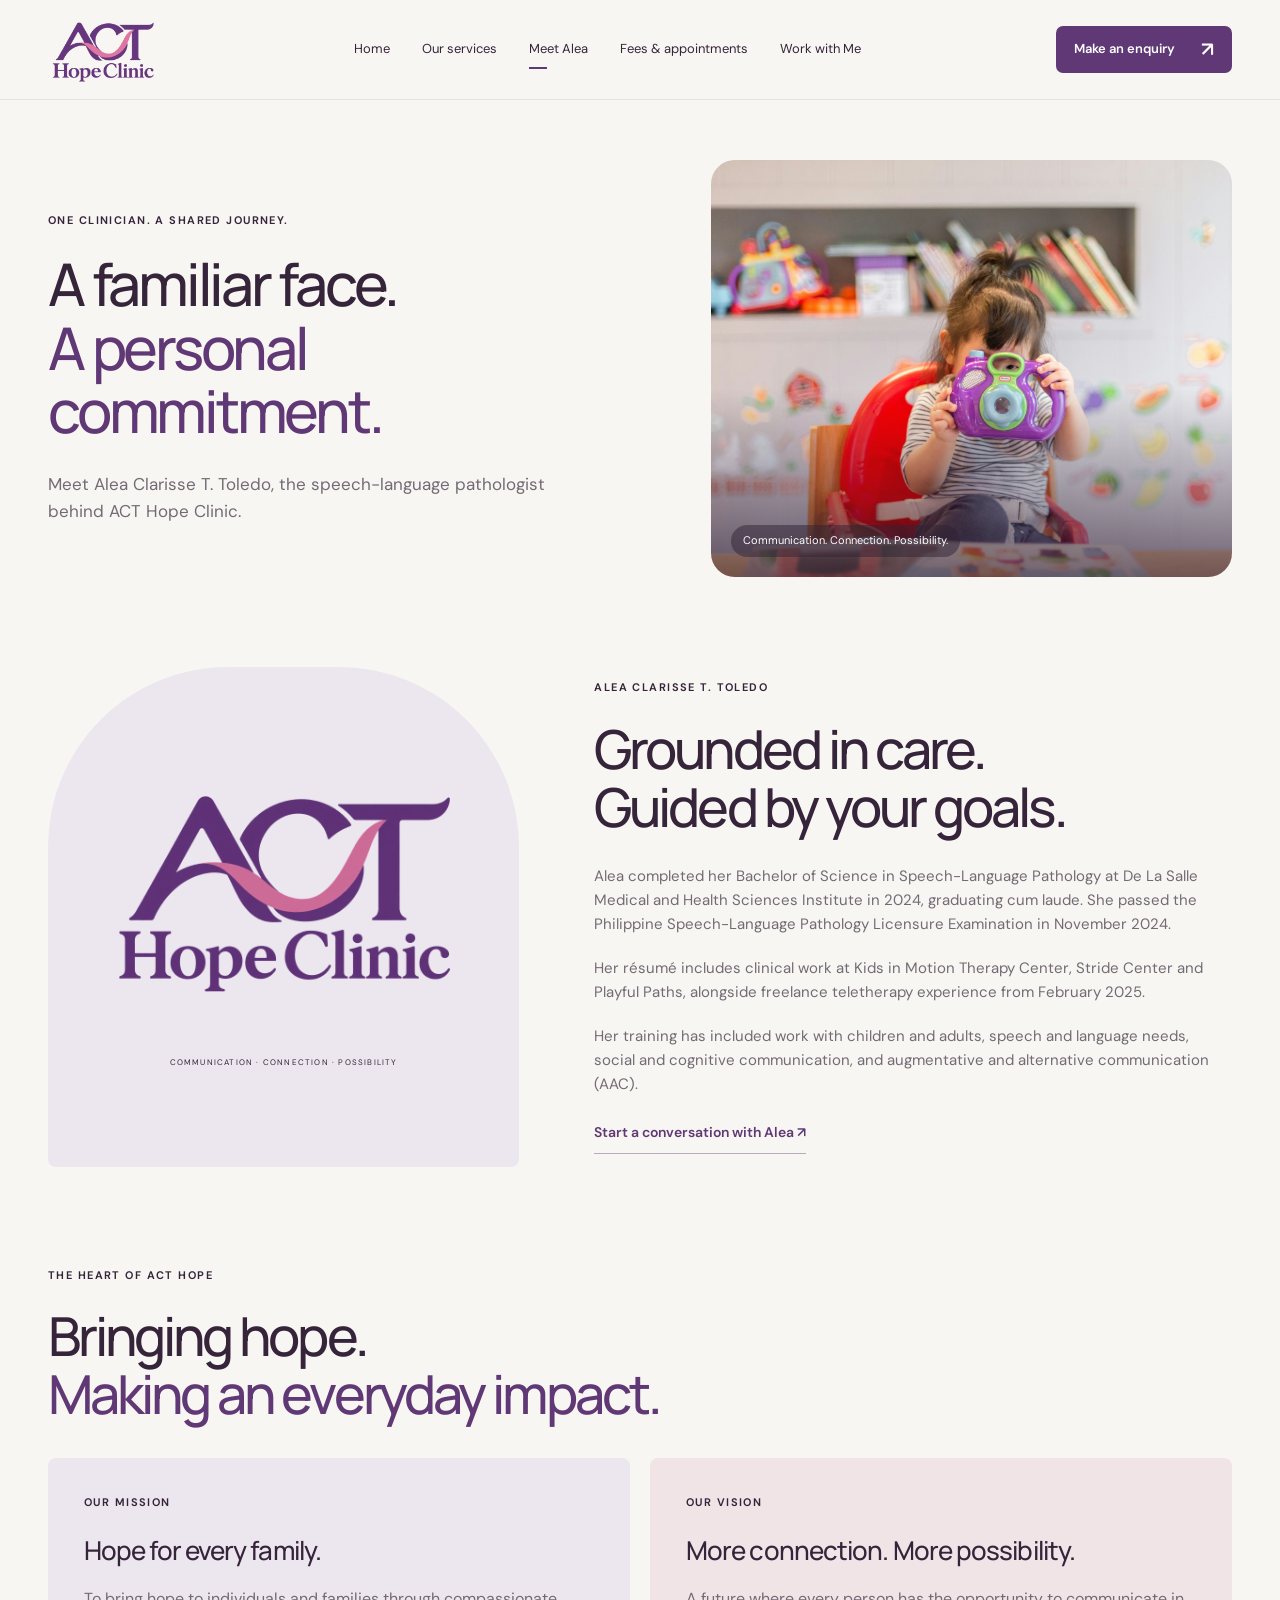
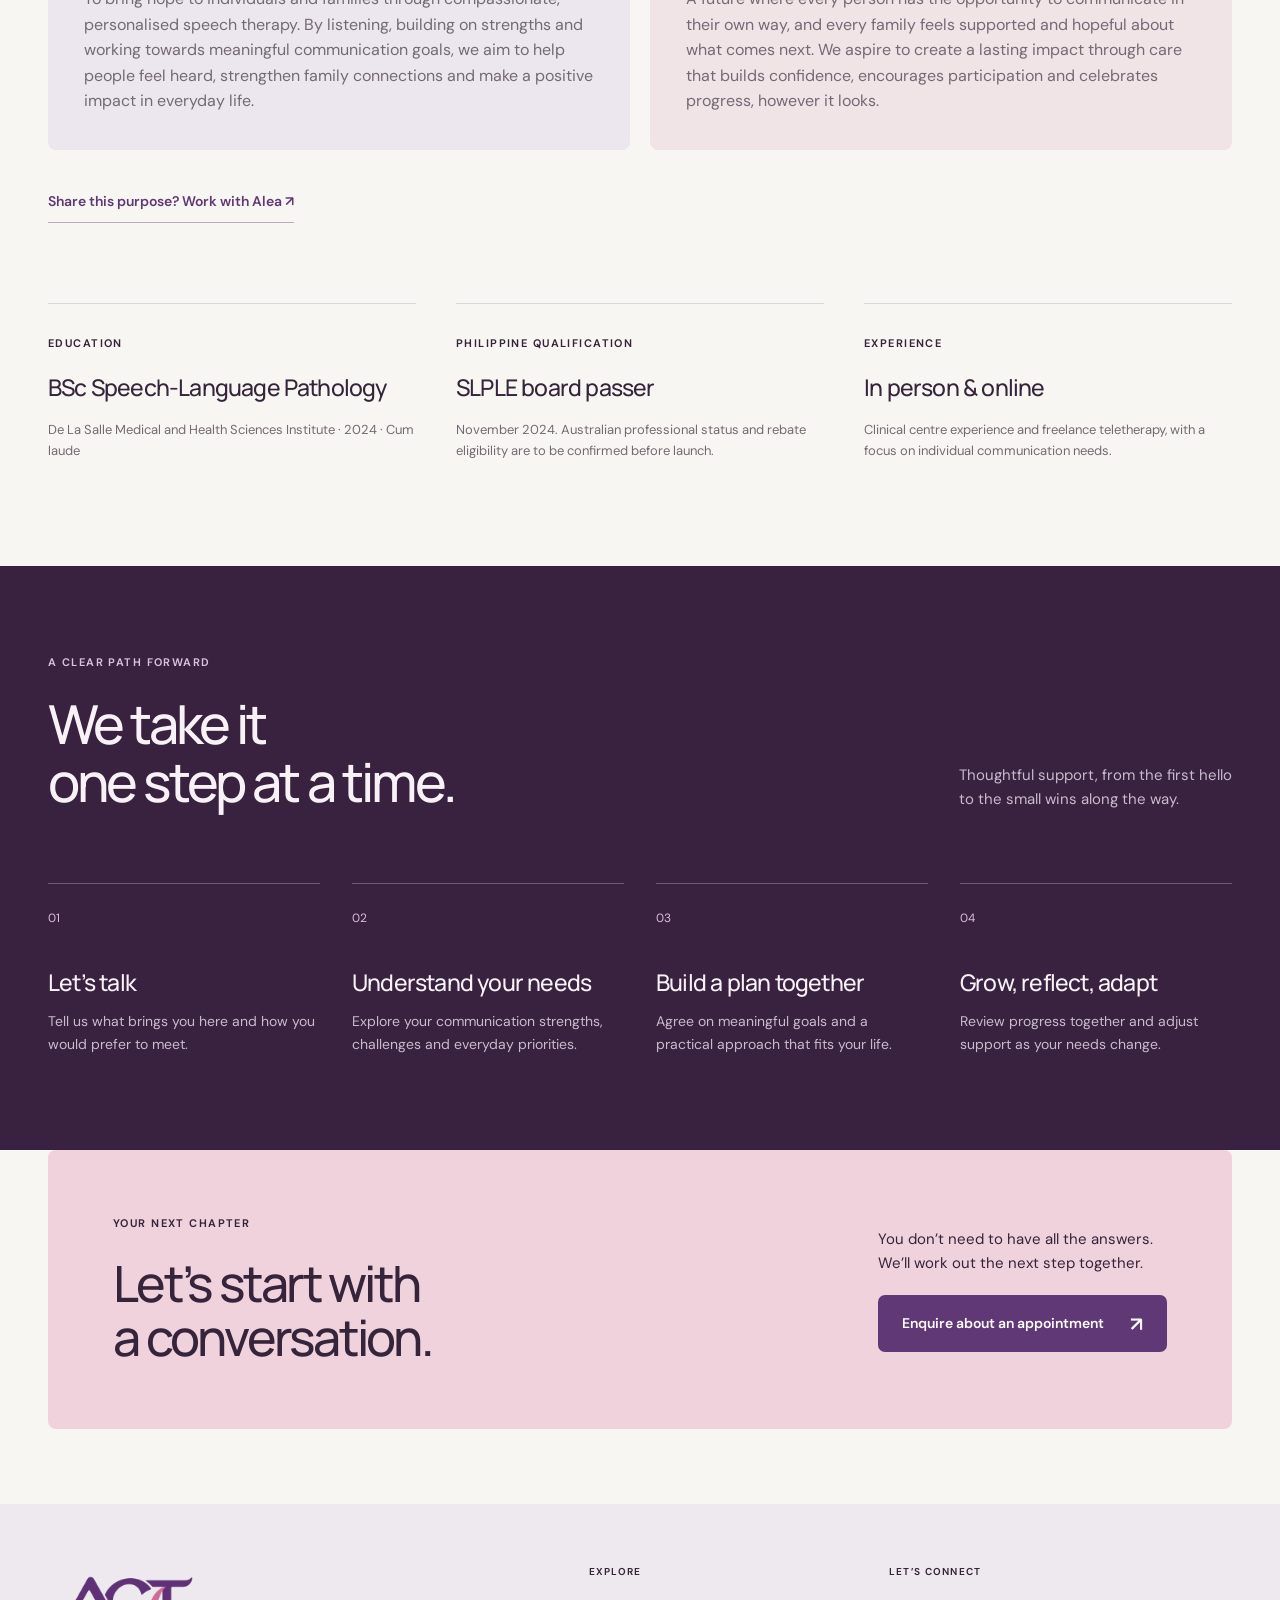
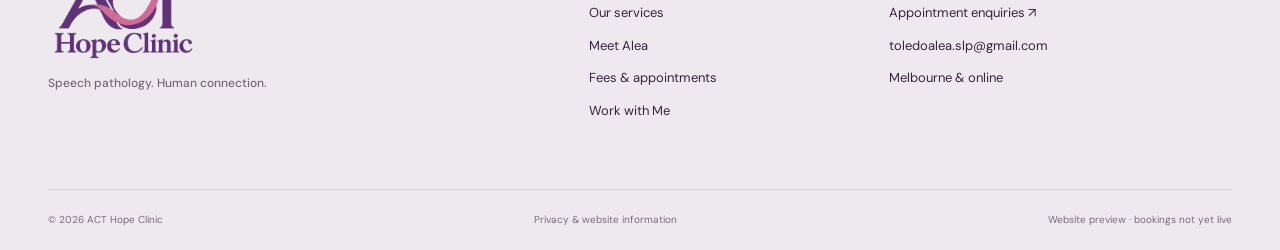
==== commit d50f099b: "Add mission and vision and therapist collaboration application page" ====
--- a/about.html
+++ b/about.html
@@ -1 +1 @@
-<!doctype html><html lang="en-AU"><head><meta charset="utf-8"><meta name="viewport" content="width=device-width,initial-scale=1"><meta name="description" content="ACT Hope Clinic — personalised speech pathology for children and adults. Explore online and Melbourne appointments, services and indicative session fees."><title>Meet Alea | ACT Hope Clinic</title><link rel="icon" href="assets/logo.png"><link rel="stylesheet" href="styles.css"><script src="app.js" defer></script></head><body><div class="site-loader" aria-hidden="true"><div class="site-loader-inner"><img src="assets/logo.png" alt="" width="220" fetchpriority="high"><span class="loader-track"></span></div></div><script>document.documentElement.classList.add('is-loading');window.actHopeLoaderTimeout=setTimeout(function(){document.documentElement.classList.remove('is-loading')},3000);</script><a class="skip" href="#main">Skip to content</a><header><a class="brand" href="index.html" aria-label="ACT Hope Clinic home"><img src="assets/logo.png" alt="ACT Hope Clinic"></a><button class="menu-toggle" aria-expanded="false" aria-controls="navigation">Menu <span>☰</span></button><nav id="navigation" aria-label="Main navigation"><a href="index.html" >Home</a><a href="services.html" >Our services</a><a href="about.html" aria-current="page">Meet Alea</a><a href="fees.html" >Fees & appointments</a></nav><a class="button small header-book" href="booking.html">Make an enquiry <span>↗</span></a></header><main id="main"><section class="page-hero page-hero-split wrap"><div class="page-hero-copy"><p class="eyebrow">ONE CLINICIAN. A SHARED JOURNEY.</p><h1>A familiar face.<br><em>A personal commitment.</em></h1><p class="lead">Meet Alea Clarisse T. Toledo, the speech-language pathologist behind ACT Hope Clinic.</p></div><figure class="page-hero-image"><img src="assets/family.jpg" alt="" fetchpriority="high"><figcaption>Communication. Connection. Possibility.</figcaption></figure></section><section class="about-grid wrap"><div class="about-art"><img src="assets/logo.png" alt="ACT Hope Clinic"><span>COMMUNICATION · CONNECTION · POSSIBILITY</span></div><div><p class="eyebrow">ALEA CLARISSE T. TOLEDO</p><h2>Grounded in care.<br>Guided by your goals.</h2><p>Alea completed her Bachelor of Science in Speech-Language Pathology at De La Salle Medical and Health Sciences Institute in 2024, graduating cum laude. She passed the Philippine Speech-Language Pathology Licensure Examination in November 2024.</p><p>Her résumé includes clinical work at Kids in Motion Therapy Center, Stride Center and Playful Paths, alongside freelance teletherapy experience from February 2025.</p><p>Her training has included work with children and adults, speech and language needs, social and cognitive communication, and augmentative and alternative communication (AAC).</p><a class="text-link" href="booking.html">Start a conversation with Alea ↗</a></div></section><section class="credentials wrap"><div><span class="eyebrow">EDUCATION</span><h3>BSc Speech-Language Pathology</h3><p>De La Salle Medical and Health Sciences Institute · 2024 · Cum laude</p></div><div><span class="eyebrow">PHILIPPINE QUALIFICATION</span><h3>SLPLE board passer</h3><p>November 2024. Australian professional status and rebate eligibility are to be confirmed before launch.</p></div><div><span class="eyebrow">EXPERIENCE</span><h3>In person & online</h3><p>Clinical centre experience and freelance teletherapy, with a focus on individual communication needs.</p></div></section><section class="process"><div class="wrap"><div class="section-head"><div><p class="eyebrow">A CLEAR PATH FORWARD</p><h2>We take it<br>one step at a time.</h2></div><p>Thoughtful support, from the first hello<br>to the small wins along the way.</p></div><div class="steps"><article><span>01</span><h3>Let’s talk</h3><p>Tell us what brings you here and how you would prefer to meet.</p></article><article><span>02</span><h3>Understand your needs</h3><p>Explore your communication strengths, challenges and everyday priorities.</p></article><article><span>03</span><h3>Build a plan together</h3><p>Agree on meaningful goals and a practical approach that fits your life.</p></article><article><span>04</span><h3>Grow, reflect, adapt</h3><p>Review progress together and adjust support as your needs change.</p></article></div></div></section><section class="final-cta wrap"><div><p class="eyebrow">YOUR NEXT CHAPTER</p><h2>Let’s start with<br>a conversation.</h2></div><div><p>You don’t need to have all the answers.<br>We’ll work out the next step together.</p><a class="button" href="booking.html">Enquire about an appointment <span>↗</span></a></div></section></main><footer><div class="footer-top wrap"><div><a class="footer-brand" href="index.html"><img src="assets/logo.png" alt="ACT Hope Clinic" loading="lazy"><span>Speech pathology. Human connection.</span></a></div><div><p class="eyebrow">EXPLORE</p><a href="services.html">Our services</a><a href="about.html">Meet Alea</a><a href="fees.html">Fees & appointments</a></div><div><p class="eyebrow">LET’S CONNECT</p><a href="booking.html">Appointment enquiries ↗</a><a href="mailto:toledoalea.slp@gmail.com">toledoalea.slp@gmail.com</a><p>Melbourne & online</p></div></div><div class="footer-bottom wrap"><span>© 2026 ACT Hope Clinic</span><a href="privacy.html">Privacy & website information</a><span>Website preview · bookings not yet live</span></div></footer></body></html>
+<!doctype html><html lang="en-AU"><head><meta charset="utf-8"><meta name="viewport" content="width=device-width,initial-scale=1"><meta name="description" content="ACT Hope Clinic — personalised speech pathology for children and adults. Explore online and Melbourne appointments, services and indicative session fees."><title>Meet Alea | ACT Hope Clinic</title><link rel="icon" href="assets/logo.png"><link rel="stylesheet" href="styles.css?v=20261024-collaboration"><script src="app.js?v=20261024-collaboration" defer></script></head><body><div class="site-loader" aria-hidden="true"><div class="site-loader-inner"><img src="assets/logo.png" alt="" width="220" fetchpriority="high"><span class="loader-track"></span></div></div><script>document.documentElement.classList.add('is-loading');window.actHopeLoaderTimeout=setTimeout(function(){document.documentElement.classList.remove('is-loading')},3000);</script><a class="skip" href="#main">Skip to content</a><header><a class="brand" href="index.html" aria-label="ACT Hope Clinic home"><img src="assets/logo.png" alt="ACT Hope Clinic"></a><button class="menu-toggle" aria-expanded="false" aria-controls="navigation">Menu <span>☰</span></button><nav id="navigation" aria-label="Main navigation"><a href="index.html" >Home</a><a href="services.html" >Our services</a><a href="about.html" aria-current="page">Meet Alea</a><a href="fees.html" >Fees & appointments</a><a href="work-with-me.html">Work with Me</a></nav><a class="button small header-book" href="booking.html">Make an enquiry <span>↗</span></a></header><main id="main"><section class="page-hero page-hero-split wrap"><div class="page-hero-copy"><p class="eyebrow">ONE CLINICIAN. A SHARED JOURNEY.</p><h1>A familiar face.<br><em>A personal commitment.</em></h1><p class="lead">Meet Alea Clarisse T. Toledo, the speech-language pathologist behind ACT Hope Clinic.</p></div><figure class="page-hero-image"><img src="assets/family.jpg" alt="" fetchpriority="high"><figcaption>Communication. Connection. Possibility.</figcaption></figure></section><section class="about-grid wrap"><div class="about-art"><img src="assets/logo.png" alt="ACT Hope Clinic"><span>COMMUNICATION · CONNECTION · POSSIBILITY</span></div><div><p class="eyebrow">ALEA CLARISSE T. TOLEDO</p><h2>Grounded in care.<br>Guided by your goals.</h2><p>Alea completed her Bachelor of Science in Speech-Language Pathology at De La Salle Medical and Health Sciences Institute in 2024, graduating cum laude. She passed the Philippine Speech-Language Pathology Licensure Examination in November 2024.</p><p>Her résumé includes clinical work at Kids in Motion Therapy Center, Stride Center and Playful Paths, alongside freelance teletherapy experience from February 2025.</p><p>Her training has included work with children and adults, speech and language needs, social and cognitive communication, and augmentative and alternative communication (AAC).</p><a class="text-link" href="booking.html">Start a conversation with Alea ↗</a></div></section><section class="purpose wrap" aria-labelledby="purpose-title"><p class="eyebrow">THE HEART OF ACT HOPE</p><h2 id="purpose-title">Bringing hope.<br><em>Making an everyday impact.</em></h2><div class="purpose-grid"><article><p class="eyebrow">OUR MISSION</p><h3>Hope for every family.</h3><p>To bring hope to individuals and families through compassionate, personalised speech therapy. By listening, building on strengths and working towards meaningful communication goals, we aim to help people feel heard, strengthen family connections and make a positive impact in everyday life.</p></article><article><p class="eyebrow">OUR VISION</p><h3>More connection. More possibility.</h3><p>A future where every person has the opportunity to communicate in their own way, and every family feels supported and hopeful about what comes next. We aspire to create a lasting impact through care that builds confidence, encourages participation and celebrates progress, however it looks.</p></article></div><a class="text-link" href="work-with-me.html">Share this purpose? Work with Alea ↗</a></section><section class="credentials wrap"><div><span class="eyebrow">EDUCATION</span><h3>BSc Speech-Language Pathology</h3><p>De La Salle Medical and Health Sciences Institute · 2024 · Cum laude</p></div><div><span class="eyebrow">PHILIPPINE QUALIFICATION</span><h3>SLPLE board passer</h3><p>November 2024. Australian professional status and rebate eligibility are to be confirmed before launch.</p></div><div><span class="eyebrow">EXPERIENCE</span><h3>In person & online</h3><p>Clinical centre experience and freelance teletherapy, with a focus on individual communication needs.</p></div></section><section class="process"><div class="wrap"><div class="section-head"><div><p class="eyebrow">A CLEAR PATH FORWARD</p><h2>We take it<br>one step at a time.</h2></div><p>Thoughtful support, from the first hello<br>to the small wins along the way.</p></div><div class="steps"><article><span>01</span><h3>Let’s talk</h3><p>Tell us what brings you here and how you would prefer to meet.</p></article><article><span>02</span><h3>Understand your needs</h3><p>Explore your communication strengths, challenges and everyday priorities.</p></article><article><span>03</span><h3>Build a plan together</h3><p>Agree on meaningful goals and a practical approach that fits your life.</p></article><article><span>04</span><h3>Grow, reflect, adapt</h3><p>Review progress together and adjust support as your needs change.</p></article></div></div></section><section class="final-cta wrap"><div><p class="eyebrow">YOUR NEXT CHAPTER</p><h2>Let’s start with<br>a conversation.</h2></div><div><p>You don’t need to have all the answers.<br>We’ll work out the next step together.</p><a class="button" href="booking.html">Enquire about an appointment <span>↗</span></a></div></section></main><footer><div class="footer-top wrap"><div><a class="footer-brand" href="index.html"><img src="assets/logo.png" alt="ACT Hope Clinic" loading="lazy"><span>Speech pathology. Human connection.</span></a></div><div><p class="eyebrow">EXPLORE</p><a href="services.html">Our services</a><a href="about.html">Meet Alea</a><a href="fees.html">Fees & appointments</a><a href="work-with-me.html">Work with Me</a></div><div><p class="eyebrow">LET’S CONNECT</p><a href="booking.html">Appointment enquiries ↗</a><a href="mailto:toledoalea.slp@gmail.com">toledoalea.slp@gmail.com</a><p>Melbourne & online</p></div></div><div class="footer-bottom wrap"><span>© 2026 ACT Hope Clinic</span><a href="privacy.html">Privacy & website information</a><span>Website preview · bookings not yet live</span></div></footer></body></html>
--- a/styles.css
+++ b/styles.css
@@ -41,3 +41,22 @@
 @keyframes loader-progress{from{transform:translateX(-110%)}to{transform:translateX(330%)}}
 @media(max-width:760px){.page-hero-split{grid-template-columns:1fr;gap:30px;padding-block:42px}.page-hero-split h1{font-size:clamp(38px,8.5vw,60px)}.page-hero-image{aspect-ratio:4/3;border-radius:18px}.page-hero-image figcaption{left:16px;bottom:16px;font-size:10px}.page-hero-split .eyebrow{margin-bottom:20px}}
 @media(prefers-reduced-motion:reduce){.site-loader,.site-loader *{animation:none!important;transition:none!important}.loader-track:after{width:100%}}
+
+/* Purpose and professional collaboration. */
+.purpose{padding:20px 0 80px}
+.purpose-grid{display:grid;grid-template-columns:repeat(2,minmax(0,1fr));gap:20px;margin:35px 0}
+.purpose-grid article{padding:36px;background:var(--lavender);border-radius:8px}
+.purpose-grid article:nth-child(2){background:#f1e4e7}
+.purpose-grid h3{margin-bottom:20px;line-height:1.2}
+.purpose-grid p:last-child{margin:0;color:var(--muted)}
+.page-hero-copy>.text-link{margin-top:24px}
+form textarea{display:block;width:100%;resize:vertical;min-height:120px;font:inherit;padding:12px;margin:8px 0 20px;border:1px solid var(--line);border-radius:4px;background:white;color:var(--ink)}
+textarea:focus-visible{outline:3px solid #ad5f88;outline-offset:5px}
+.booking-panel,.booking-layout>*,.field-row>*{min-width:0}
+.application-review h2{font-size:38px;margin-bottom:25px}
+.application-review dt{font-size:11px;color:var(--muted);text-transform:uppercase;margin-top:15px}
+.application-review dd{margin:0;overflow-wrap:anywhere;white-space:pre-wrap}
+.application-review p{font-size:14px}
+#edit-application{display:block;margin:20px 0 25px}
+@media(min-width:761px) and (max-width:1100px){header{padding-inline:20px;gap:14px}nav{gap:14px}nav a{font-size:12px}.header-book{padding:10px 12px!important;gap:10px}}
+@media(max-width:760px){.purpose{padding-bottom:50px}.purpose-grid{grid-template-columns:1fr;gap:14px;margin:28px 0}.purpose-grid article{padding:26px}}
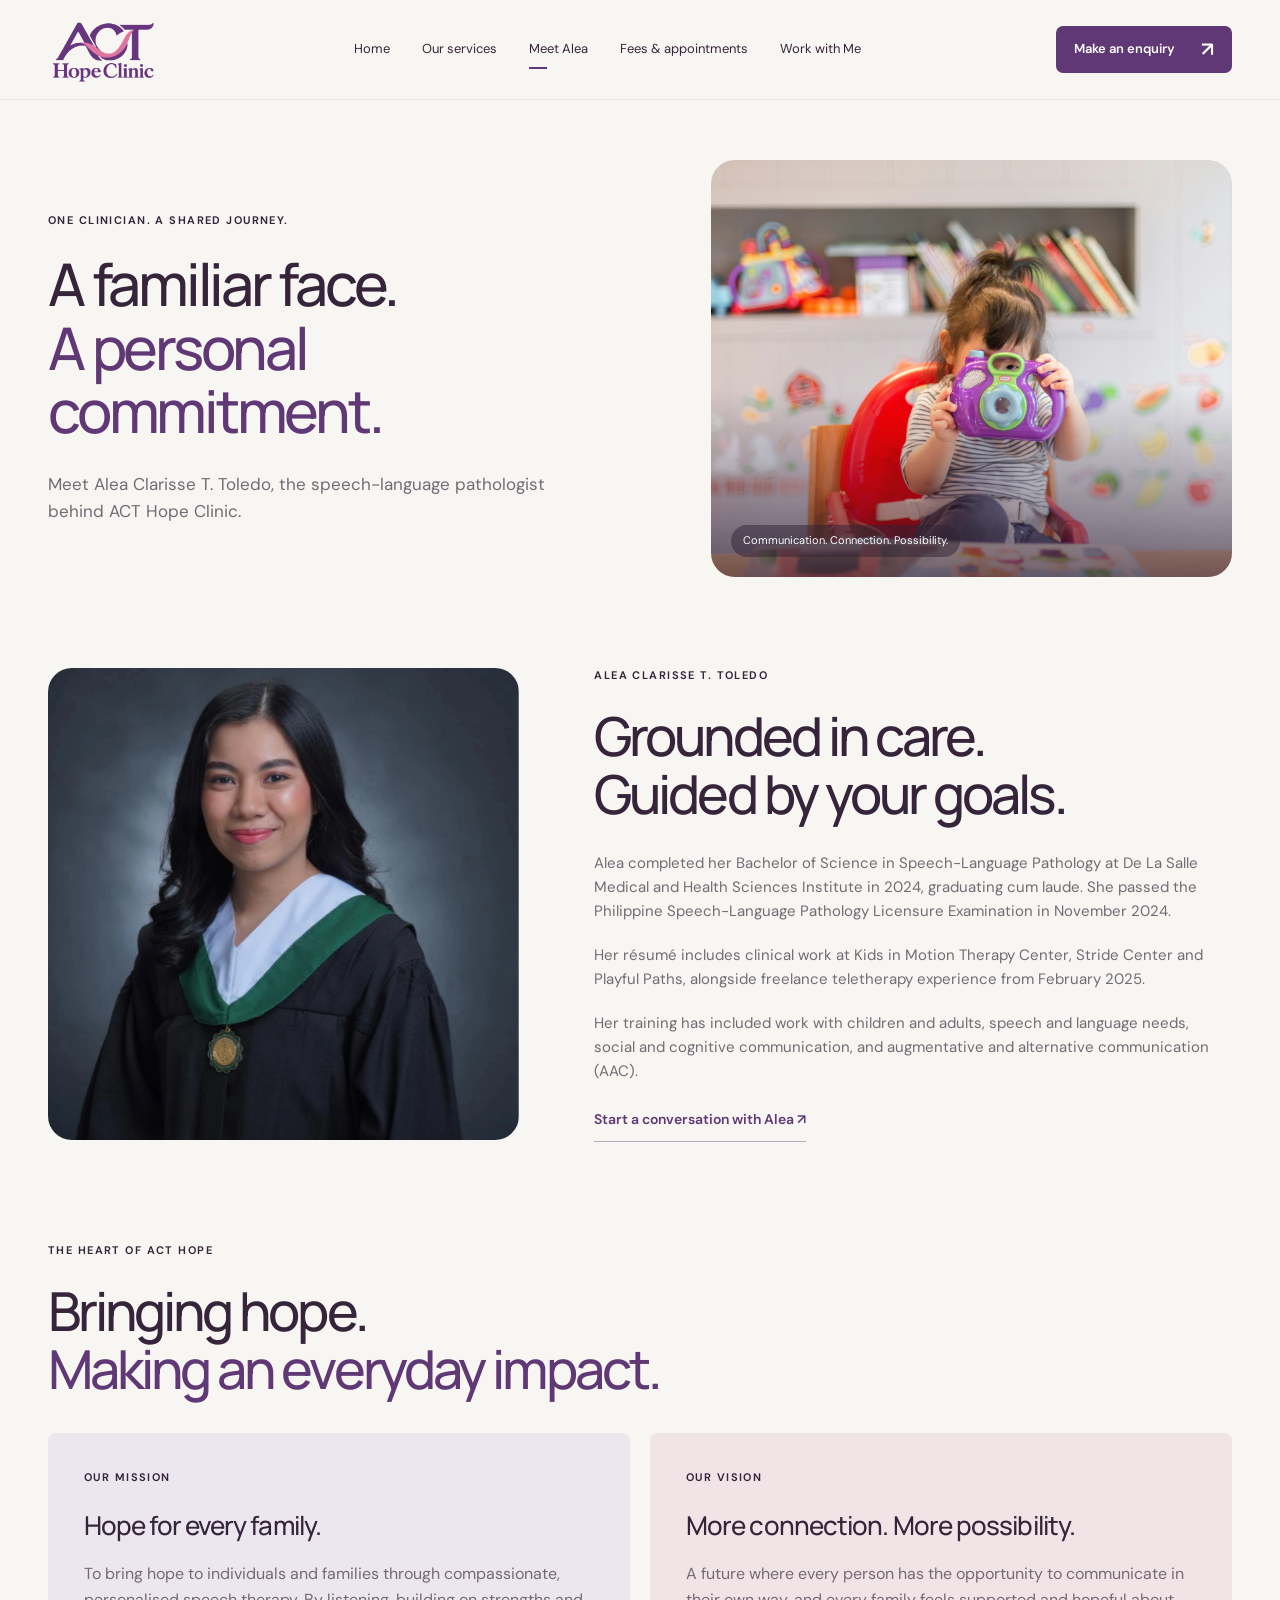
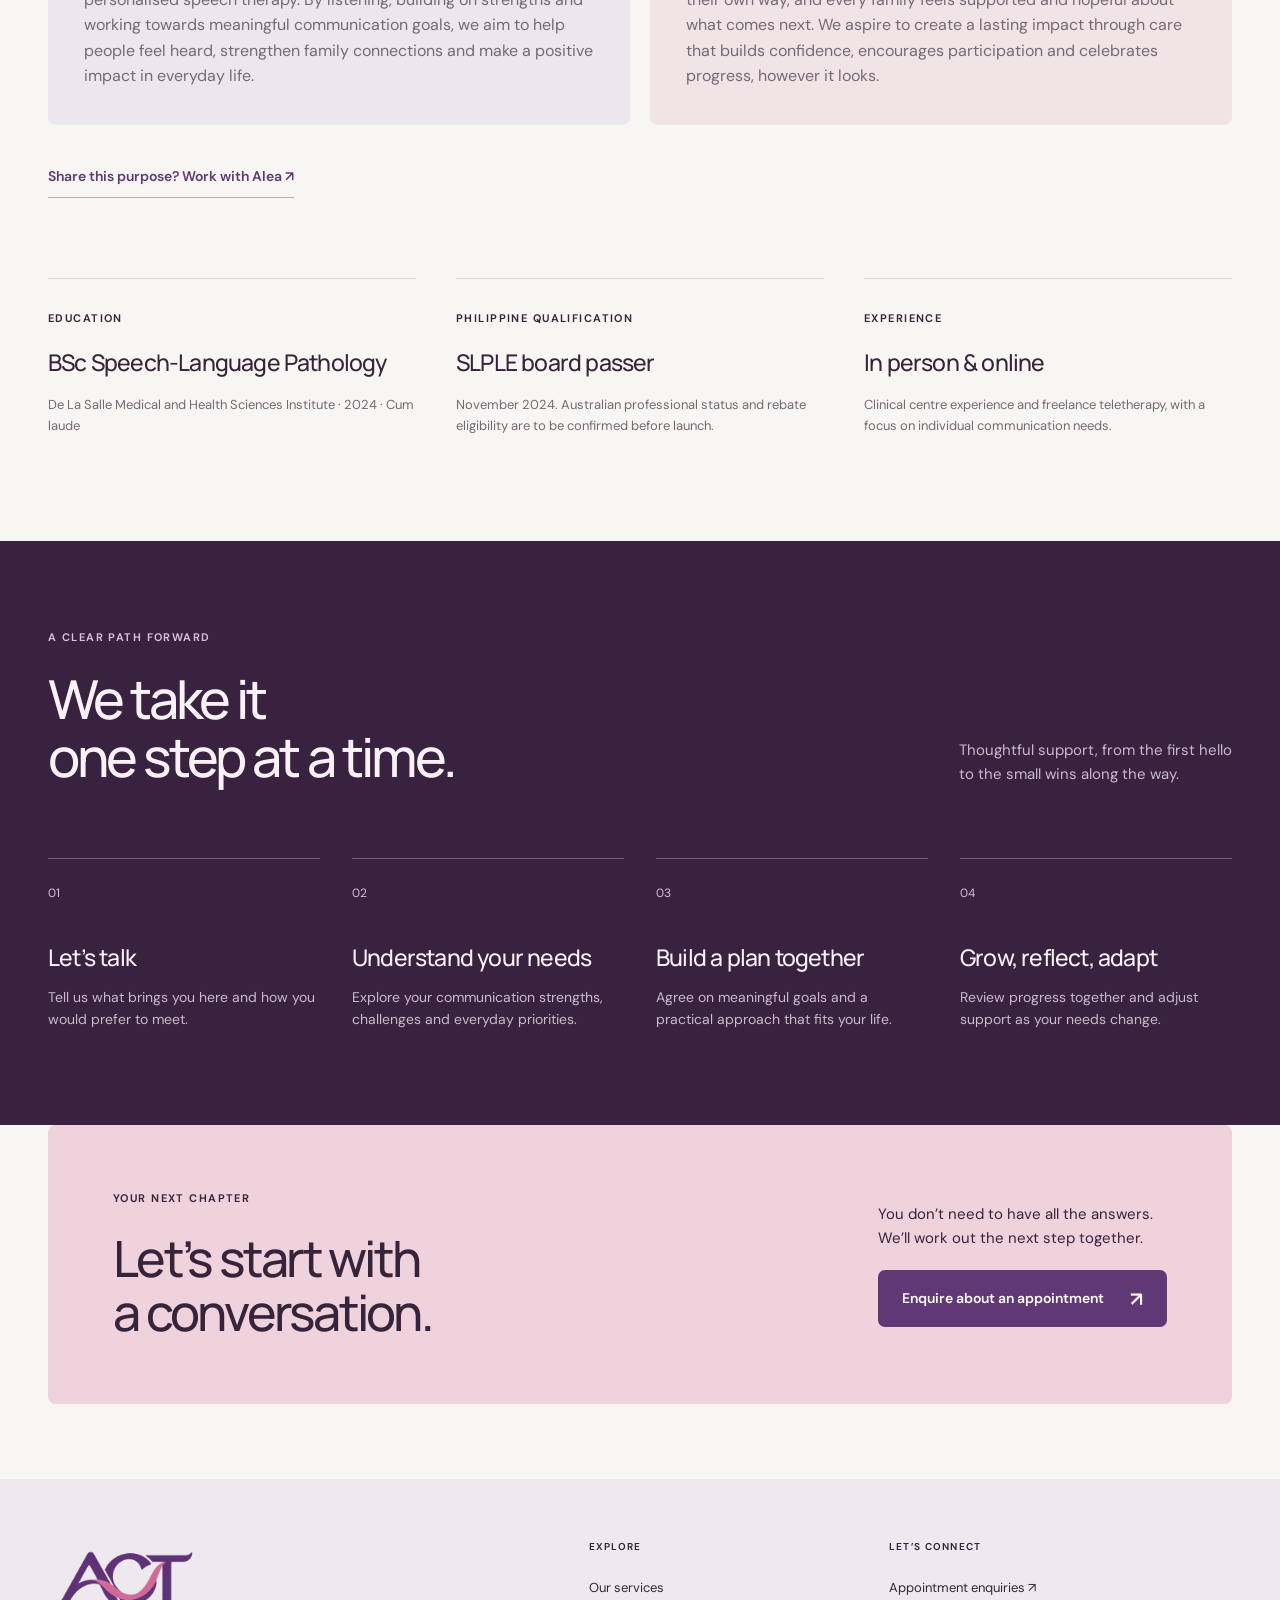
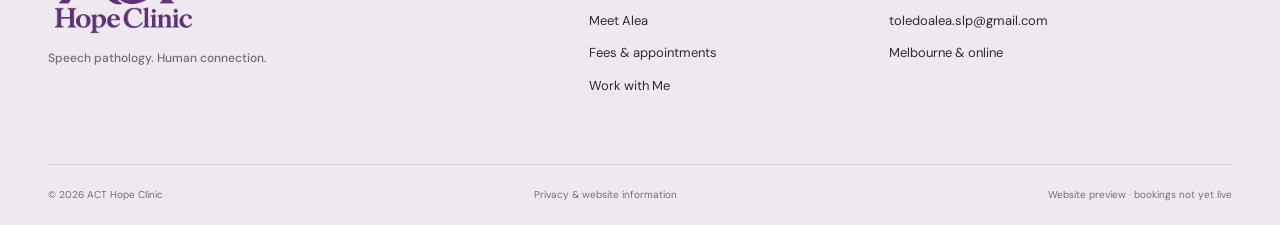
==== commit 81936d23: "Add Alea's portrait to her About page biography" ====
--- a/about.html
+++ b/about.html
@@ -1 +1 @@
-<!doctype html><html lang="en-AU"><head><meta charset="utf-8"><meta name="viewport" content="width=device-width,initial-scale=1"><meta name="description" content="ACT Hope Clinic — personalised speech pathology for children and adults. Explore online and Melbourne appointments, services and indicative session fees."><title>Meet Alea | ACT Hope Clinic</title><link rel="icon" href="assets/logo.png"><link rel="stylesheet" href="styles.css?v=20261024-collaboration"><script src="app.js?v=20261024-collaboration" defer></script></head><body><div class="site-loader" aria-hidden="true"><div class="site-loader-inner"><img src="assets/logo.png" alt="" width="220" fetchpriority="high"><span class="loader-track"></span></div></div><script>document.documentElement.classList.add('is-loading');window.actHopeLoaderTimeout=setTimeout(function(){document.documentElement.classList.remove('is-loading')},3000);</script><a class="skip" href="#main">Skip to content</a><header><a class="brand" href="index.html" aria-label="ACT Hope Clinic home"><img src="assets/logo.png" alt="ACT Hope Clinic"></a><button class="menu-toggle" aria-expanded="false" aria-controls="navigation">Menu <span>☰</span></button><nav id="navigation" aria-label="Main navigation"><a href="index.html" >Home</a><a href="services.html" >Our services</a><a href="about.html" aria-current="page">Meet Alea</a><a href="fees.html" >Fees & appointments</a><a href="work-with-me.html">Work with Me</a></nav><a class="button small header-book" href="booking.html">Make an enquiry <span>↗</span></a></header><main id="main"><section class="page-hero page-hero-split wrap"><div class="page-hero-copy"><p class="eyebrow">ONE CLINICIAN. A SHARED JOURNEY.</p><h1>A familiar face.<br><em>A personal commitment.</em></h1><p class="lead">Meet Alea Clarisse T. Toledo, the speech-language pathologist behind ACT Hope Clinic.</p></div><figure class="page-hero-image"><img src="assets/family.jpg" alt="" fetchpriority="high"><figcaption>Communication. Connection. Possibility.</figcaption></figure></section><section class="about-grid wrap"><div class="about-art"><img src="assets/logo.png" alt="ACT Hope Clinic"><span>COMMUNICATION · CONNECTION · POSSIBILITY</span></div><div><p class="eyebrow">ALEA CLARISSE T. TOLEDO</p><h2>Grounded in care.<br>Guided by your goals.</h2><p>Alea completed her Bachelor of Science in Speech-Language Pathology at De La Salle Medical and Health Sciences Institute in 2024, graduating cum laude. She passed the Philippine Speech-Language Pathology Licensure Examination in November 2024.</p><p>Her résumé includes clinical work at Kids in Motion Therapy Center, Stride Center and Playful Paths, alongside freelance teletherapy experience from February 2025.</p><p>Her training has included work with children and adults, speech and language needs, social and cognitive communication, and augmentative and alternative communication (AAC).</p><a class="text-link" href="booking.html">Start a conversation with Alea ↗</a></div></section><section class="purpose wrap" aria-labelledby="purpose-title"><p class="eyebrow">THE HEART OF ACT HOPE</p><h2 id="purpose-title">Bringing hope.<br><em>Making an everyday impact.</em></h2><div class="purpose-grid"><article><p class="eyebrow">OUR MISSION</p><h3>Hope for every family.</h3><p>To bring hope to individuals and families through compassionate, personalised speech therapy. By listening, building on strengths and working towards meaningful communication goals, we aim to help people feel heard, strengthen family connections and make a positive impact in everyday life.</p></article><article><p class="eyebrow">OUR VISION</p><h3>More connection. More possibility.</h3><p>A future where every person has the opportunity to communicate in their own way, and every family feels supported and hopeful about what comes next. We aspire to create a lasting impact through care that builds confidence, encourages participation and celebrates progress, however it looks.</p></article></div><a class="text-link" href="work-with-me.html">Share this purpose? Work with Alea ↗</a></section><section class="credentials wrap"><div><span class="eyebrow">EDUCATION</span><h3>BSc Speech-Language Pathology</h3><p>De La Salle Medical and Health Sciences Institute · 2024 · Cum laude</p></div><div><span class="eyebrow">PHILIPPINE QUALIFICATION</span><h3>SLPLE board passer</h3><p>November 2024. Australian professional status and rebate eligibility are to be confirmed before launch.</p></div><div><span class="eyebrow">EXPERIENCE</span><h3>In person & online</h3><p>Clinical centre experience and freelance teletherapy, with a focus on individual communication needs.</p></div></section><section class="process"><div class="wrap"><div class="section-head"><div><p class="eyebrow">A CLEAR PATH FORWARD</p><h2>We take it<br>one step at a time.</h2></div><p>Thoughtful support, from the first hello<br>to the small wins along the way.</p></div><div class="steps"><article><span>01</span><h3>Let’s talk</h3><p>Tell us what brings you here and how you would prefer to meet.</p></article><article><span>02</span><h3>Understand your needs</h3><p>Explore your communication strengths, challenges and everyday priorities.</p></article><article><span>03</span><h3>Build a plan together</h3><p>Agree on meaningful goals and a practical approach that fits your life.</p></article><article><span>04</span><h3>Grow, reflect, adapt</h3><p>Review progress together and adjust support as your needs change.</p></article></div></div></section><section class="final-cta wrap"><div><p class="eyebrow">YOUR NEXT CHAPTER</p><h2>Let’s start with<br>a conversation.</h2></div><div><p>You don’t need to have all the answers.<br>We’ll work out the next step together.</p><a class="button" href="booking.html">Enquire about an appointment <span>↗</span></a></div></section></main><footer><div class="footer-top wrap"><div><a class="footer-brand" href="index.html"><img src="assets/logo.png" alt="ACT Hope Clinic" loading="lazy"><span>Speech pathology. Human connection.</span></a></div><div><p class="eyebrow">EXPLORE</p><a href="services.html">Our services</a><a href="about.html">Meet Alea</a><a href="fees.html">Fees & appointments</a><a href="work-with-me.html">Work with Me</a></div><div><p class="eyebrow">LET’S CONNECT</p><a href="booking.html">Appointment enquiries ↗</a><a href="mailto:toledoalea.slp@gmail.com">toledoalea.slp@gmail.com</a><p>Melbourne & online</p></div></div><div class="footer-bottom wrap"><span>© 2026 ACT Hope Clinic</span><a href="privacy.html">Privacy & website information</a><span>Website preview · bookings not yet live</span></div></footer></body></html>
+<!doctype html><html lang="en-AU"><head><meta charset="utf-8"><meta name="viewport" content="width=device-width,initial-scale=1"><meta name="description" content="ACT Hope Clinic — personalised speech pathology for children and adults. Explore online and Melbourne appointments, services and indicative session fees."><title>Meet Alea | ACT Hope Clinic</title><link rel="icon" href="assets/logo.png"><link rel="stylesheet" href="styles.css?v=20261026-alea-portrait"><script src="app.js?v=20261024-collaboration" defer></script></head><body><div class="site-loader" aria-hidden="true"><div class="site-loader-inner"><img src="assets/logo.png" alt="" width="220" fetchpriority="high"><span class="loader-track"></span></div></div><script>document.documentElement.classList.add('is-loading');window.actHopeLoaderTimeout=setTimeout(function(){document.documentElement.classList.remove('is-loading')},3000);</script><a class="skip" href="#main">Skip to content</a><header><a class="brand" href="index.html" aria-label="ACT Hope Clinic home"><img src="assets/logo.png" alt="ACT Hope Clinic"></a><button class="menu-toggle" aria-expanded="false" aria-controls="navigation">Menu <span>☰</span></button><nav id="navigation" aria-label="Main navigation"><a href="index.html" >Home</a><a href="services.html" >Our services</a><a href="about.html" aria-current="page">Meet Alea</a><a href="fees.html" >Fees & appointments</a><a href="work-with-me.html">Work with Me</a></nav><a class="button small header-book" href="booking.html">Make an enquiry <span>↗</span></a></header><main id="main"><section class="page-hero page-hero-split wrap"><div class="page-hero-copy"><p class="eyebrow">ONE CLINICIAN. A SHARED JOURNEY.</p><h1>A familiar face.<br><em>A personal commitment.</em></h1><p class="lead">Meet Alea Clarisse T. Toledo, the speech-language pathologist behind ACT Hope Clinic.</p></div><figure class="page-hero-image"><img src="assets/family.jpg" alt="" fetchpriority="high"><figcaption>Communication. Connection. Possibility.</figcaption></figure></section><section class="about-grid wrap"><div class="about-portrait"><img src="assets/alea-toledo.webp" alt="Alea Clarisse T. Toledo" width="959" height="960" loading="lazy" decoding="async"></div><div><p class="eyebrow">ALEA CLARISSE T. TOLEDO</p><h2>Grounded in care.<br>Guided by your goals.</h2><p>Alea completed her Bachelor of Science in Speech-Language Pathology at De La Salle Medical and Health Sciences Institute in 2024, graduating cum laude. She passed the Philippine Speech-Language Pathology Licensure Examination in November 2024.</p><p>Her résumé includes clinical work at Kids in Motion Therapy Center, Stride Center and Playful Paths, alongside freelance teletherapy experience from February 2025.</p><p>Her training has included work with children and adults, speech and language needs, social and cognitive communication, and augmentative and alternative communication (AAC).</p><a class="text-link" href="booking.html">Start a conversation with Alea ↗</a></div></section><section class="purpose wrap" aria-labelledby="purpose-title"><p class="eyebrow">THE HEART OF ACT HOPE</p><h2 id="purpose-title">Bringing hope.<br><em>Making an everyday impact.</em></h2><div class="purpose-grid"><article><p class="eyebrow">OUR MISSION</p><h3>Hope for every family.</h3><p>To bring hope to individuals and families through compassionate, personalised speech therapy. By listening, building on strengths and working towards meaningful communication goals, we aim to help people feel heard, strengthen family connections and make a positive impact in everyday life.</p></article><article><p class="eyebrow">OUR VISION</p><h3>More connection. More possibility.</h3><p>A future where every person has the opportunity to communicate in their own way, and every family feels supported and hopeful about what comes next. We aspire to create a lasting impact through care that builds confidence, encourages participation and celebrates progress, however it looks.</p></article></div><a class="text-link" href="work-with-me.html">Share this purpose? Work with Alea ↗</a></section><section class="credentials wrap"><div><span class="eyebrow">EDUCATION</span><h3>BSc Speech-Language Pathology</h3><p>De La Salle Medical and Health Sciences Institute · 2024 · Cum laude</p></div><div><span class="eyebrow">PHILIPPINE QUALIFICATION</span><h3>SLPLE board passer</h3><p>November 2024. Australian professional status and rebate eligibility are to be confirmed before launch.</p></div><div><span class="eyebrow">EXPERIENCE</span><h3>In person & online</h3><p>Clinical centre experience and freelance teletherapy, with a focus on individual communication needs.</p></div></section><section class="process"><div class="wrap"><div class="section-head"><div><p class="eyebrow">A CLEAR PATH FORWARD</p><h2>We take it<br>one step at a time.</h2></div><p>Thoughtful support, from the first hello<br>to the small wins along the way.</p></div><div class="steps"><article><span>01</span><h3>Let’s talk</h3><p>Tell us what brings you here and how you would prefer to meet.</p></article><article><span>02</span><h3>Understand your needs</h3><p>Explore your communication strengths, challenges and everyday priorities.</p></article><article><span>03</span><h3>Build a plan together</h3><p>Agree on meaningful goals and a practical approach that fits your life.</p></article><article><span>04</span><h3>Grow, reflect, adapt</h3><p>Review progress together and adjust support as your needs change.</p></article></div></div></section><section class="final-cta wrap"><div><p class="eyebrow">YOUR NEXT CHAPTER</p><h2>Let’s start with<br>a conversation.</h2></div><div><p>You don’t need to have all the answers.<br>We’ll work out the next step together.</p><a class="button" href="booking.html">Enquire about an appointment <span>↗</span></a></div></section></main><footer><div class="footer-top wrap"><div><a class="footer-brand" href="index.html"><img src="assets/logo.png" alt="ACT Hope Clinic" loading="lazy"><span>Speech pathology. Human connection.</span></a></div><div><p class="eyebrow">EXPLORE</p><a href="services.html">Our services</a><a href="about.html">Meet Alea</a><a href="fees.html">Fees & appointments</a><a href="work-with-me.html">Work with Me</a></div><div><p class="eyebrow">LET’S CONNECT</p><a href="booking.html">Appointment enquiries ↗</a><a href="mailto:toledoalea.slp@gmail.com">toledoalea.slp@gmail.com</a><p>Melbourne & online</p></div></div><div class="footer-bottom wrap"><span>© 2026 ACT Hope Clinic</span><a href="privacy.html">Privacy & website information</a><span>Website preview · bookings not yet live</span></div></footer></body></html>
--- a/styles.css
+++ b/styles.css
@@ -60,3 +60,8 @@
 #edit-application{display:block;margin:20px 0 25px}
 @media(min-width:761px) and (max-width:1100px){header{padding-inline:20px;gap:14px}nav{gap:14px}nav a{font-size:12px}.header-book{padding:10px 12px!important;gap:10px}}
 @media(max-width:760px){.purpose{padding-bottom:50px}.purpose-grid{grid-template-columns:1fr;gap:14px;margin:28px 0}.purpose-grid article{padding:26px}}
+
+/* Alea’s portrait in her biography. */
+.about-portrait{width:100%;max-width:500px;margin-inline:auto;overflow:hidden;border-radius:24px;background:var(--lavender)}
+.about-portrait img{display:block;width:100%;height:auto}
+@media(max-width:760px){.about-portrait{max-width:420px;border-radius:18px}}
